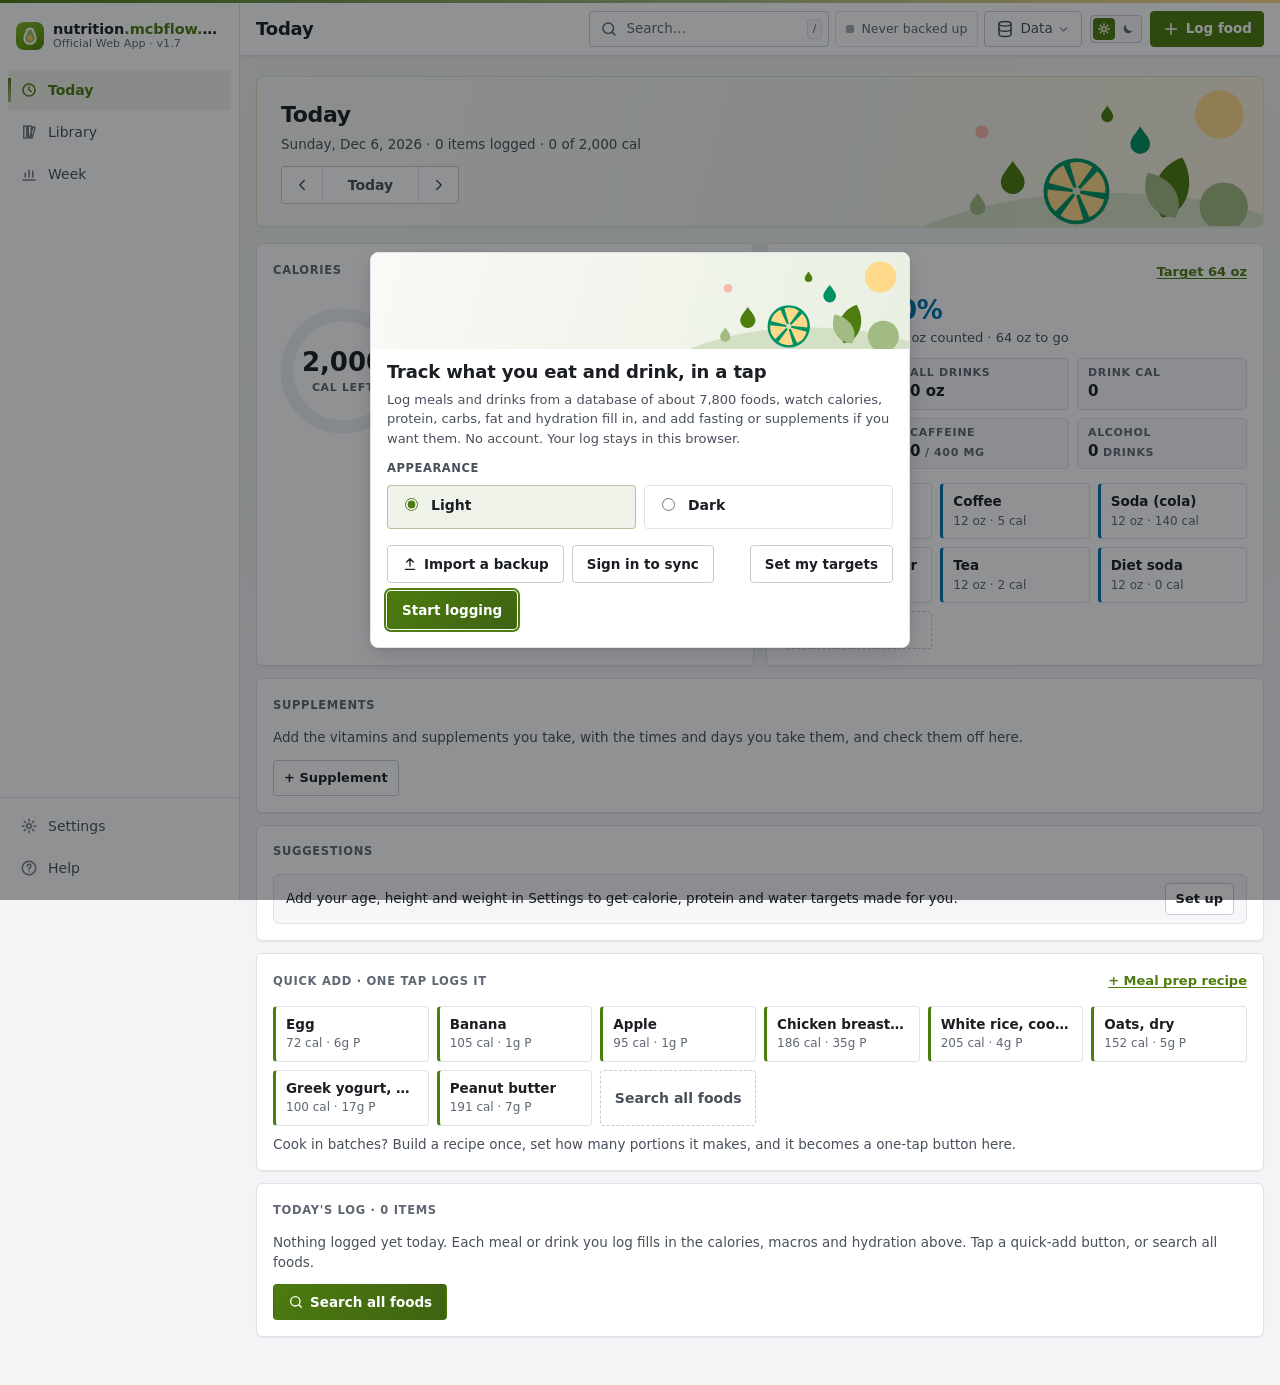
==== index.html @ 34ad54f0 "Add files via upload" ====
<!doctype html>
<html lang="en" data-theme="light" data-app-short="Nutrition" data-app-domain="nutrition.mcbflow.com">
<head>
<meta charset="utf-8">
<meta name="viewport" content="width=device-width,initial-scale=1,viewport-fit=cover">
<meta http-equiv="Content-Security-Policy" content="default-src 'self'; script-src 'self' 'sha256-QbLH6uOWebDM/8miVVtIY2GF2HVQWVvBx3HDF6yejq4='; style-src 'self' 'unsafe-inline'; img-src 'self' data: blob:; connect-src 'self' https://rxvcjdwmvxhwbdwncfhj.supabase.co https://world.openfoodfacts.org https://search.openfoodfacts.org; font-src 'self'; manifest-src 'self'; worker-src 'self'; object-src 'none'; base-uri 'self'; form-action 'none'">
<title>Nutrition | Today</title>
<meta name="description" content="Free calorie, macro and hydration tracker with about 7,800 foods. Log in a tap, set personal targets, track fasting and supplements. No account needed.">
<meta name="theme-color" content="#65A30D">
<meta name="application-name" content="Nutrition">
<meta name="mobile-web-app-capable" content="yes">
<meta name="apple-mobile-web-app-capable" content="yes">
<meta name="apple-mobile-web-app-title" content="Nutrition">
<link rel="manifest" href="manifest.json">
<link rel="icon" href="favicon.svg" type="image/svg+xml">
<link rel="icon" href="favicon.ico" sizes="any">
<link rel="apple-touch-icon" href="apple-touch-icon.png">
<script>(function(){var t=null;try{t=localStorage.getItem('nutrition.theme')}catch(e){}document.documentElement.setAttribute('data-theme',t==='dark'?'dark':'light')})();</script>
<script type="application/ld+json">{"@context":"https://schema.org","@type":"WebApplication","name":"nutrition.mcbflow.com","alternateName":"Nutrition","url":"https://nutrition.mcbflow.com/","description":"Free calorie, macro and hydration tracker with about 7,800 foods. Log in a tap, set personal targets, track fasting and supplements. No account needed.","applicationCategory":"HealthApplication","operatingSystem":"Any (runs in a web browser)","browserRequirements":"Requires JavaScript","isAccessibleForFree":true,"offers":{"@type":"Offer","price":"0","priceCurrency":"USD"},"author":{"@type":"Person","name":"Matthew Broyer","url":"https://matthewbroyer.com/"}}</script>
<link rel="stylesheet" href="mb-suite-core.css?v=1.8">
<link rel="stylesheet" href="mb-suite-cutouts.css?v=1.8">
<link rel="stylesheet" href="mb-suite-sidebar.css?v=1.8">
<link rel="stylesheet" href="mb-suite-v3.css?v=1.8">
<style>
/* ===== nutrition.mcbflow.com · app styles on MB Suite tokens (accent: Avocado) =====
   Data colors (app-specific, always paired with a text label): protein = red, carbs = blue, fat = gold (shared with mbmealprep), drinks = water blue.
   --mp-t/--mc-t/--mf-t are darker text versions so colored numbers stay readable on white. */
:root{
  --mp:#DD4B39; --mc:#3B7DC4; --mf:#DE9E1F; --mp-t:#B8321F; --mc-t:#2A63A3; --mf-t:#8C6200; --bac:var(--accent);
  --water:#0274B0; --water-2:#4ba3d6;
  --food:var(--accent); --food-2:color-mix(in srgb,var(--accent) 55%,#fff);
}
:root[data-theme="dark"]{--mp:#EE6A58; --mc:#5E9BE0; --mf:#E8B042; --mp-t:#F2826F; --mc-t:#7FB0EA; --mf-t:#EDBE5E; --bac:var(--accent); --water:#4DB8EE; --water-2:#2a86bd; --food-2:color-mix(in srgb,var(--accent) 60%,var(--surface))}
*{box-sizing:border-box}
[hidden]{display:none!important}
html,body{margin:0}
button,input,select,textarea{font:inherit;color:inherit}
.vh{position:absolute!important;width:1px;height:1px;overflow:hidden;clip:rect(0 0 0 0);white-space:nowrap}
.uic{flex:none}

/* ---- layout ---- */
.grid{display:grid;gap:12px;grid-template-columns:minmax(0,1fr)}
@media(min-width:900px){.grid{grid-template-columns:minmax(0,1fr) minmax(0,1fr)}.span2{grid-column:1/-1}}
.card{background:var(--surface);border:1px solid var(--border);border-radius:var(--r);box-shadow:var(--shadow);padding:16px;min-width:0}
h2{font-size:var(--fs-xs);text-transform:uppercase;letter-spacing:.06em;color:var(--muted);margin:0 0 12px;font-weight:650;display:flex;justify-content:space-between;align-items:center;gap:8px;min-height:20px}
h2 .link,h2 .num{text-transform:none;letter-spacing:0;font-size:13px;font-weight:600}
h2 .num{color:var(--ink-2)}
h3{font-size:18px;font-weight:650;margin:0 0 6px;line-height:1.25;letter-spacing:-.01em}
.num{font-variant-numeric:tabular-nums}
.empty{color:var(--ink-2);font-size:13.5px;margin:8px 0 0;line-height:1.5}
.note{color:var(--muted);font-size:12.5px;margin:8px 0 0;line-height:1.5}

/* ---- buttons (v1 components) ---- */
.btn{display:inline-flex;align-items:center;justify-content:center;gap:6px;min-height:var(--ctl);padding:0 14px;border-radius:var(--r-sm);border:1px solid var(--border-strong);
  background:var(--surface);color:var(--ink);font:550 13.5px var(--font);cursor:pointer;text-decoration:none;white-space:nowrap;transition:background-color var(--ease),border-color var(--ease)}
.btn:hover{background:var(--surface-2)}
.btn:active{filter:brightness(.96)}
.btn:disabled{background:var(--surface-2);color:var(--muted);cursor:default}
.btn .uic{width:16px;height:16px}
.btn.primary{background:var(--accent);border-color:var(--accent);color:var(--accent-ink)}
.btn.primary:hover{background:var(--accent-hover)}
.btn.danger{color:var(--crit-ink);border-color:color-mix(in srgb,var(--crit) 45%,transparent)}
.btn.danger:hover{background:color-mix(in srgb,var(--crit) 8%,var(--surface))}
.btn.danger.solid{background:var(--crit);border-color:var(--crit);color:#fff}
.btn.sm{min-height:var(--ctl-sm);padding:0 10px;font-size:13px}
.btn.ghost{border-color:transparent;background:none}
.link{border:0;background:none;color:var(--accent);font-weight:600;cursor:pointer;padding:0;text-decoration:underline;text-underline-offset:2px;min-height:24px}
.link:hover{color:var(--accent-hover)}

/* page toolbar (kit v3.2 §3) */
.dayacts,.toolbar{display:flex;flex-wrap:wrap;gap:8px;margin-top:12px;align-items:center}
.dayacts .btn,.toolbar .btn{min-height:36px}
@media(max-width:767px){
  .dayacts,.toolbar{display:grid;grid-template-columns:repeat(2,minmax(0,1fr))}
  .dayacts .btn,.toolbar .btn{min-height:42px;width:100%;white-space:normal;text-align:center;line-height:1.2;padding:4px 8px}
  .dayacts>:only-child,.toolbar>:only-child,.dayacts>.btn.primary:first-child:nth-last-child(odd),.toolbar>.btn.primary:first-child:nth-last-child(odd){grid-column:1/-1}
}

/* ---- home banner + day switcher ---- */
.cu-banner .cu-t{display:block;text-transform:none;letter-spacing:-.015em;font-size:var(--fs-h2);color:var(--ink);min-height:0}
.cu-banner .cu-s{max-width:60ch}
.daynav{display:inline-flex;align-items:stretch;margin-top:12px;border:1px solid var(--border-strong);border-radius:var(--r-sm);background:var(--surface);overflow:hidden}
.daynav button{border:0;background:none;cursor:pointer;min-height:36px;min-width:40px;padding:0 10px;font-weight:600;color:var(--ink-2);display:inline-flex;align-items:center;justify-content:center}
.daynav button+button{border-left:1px solid var(--border)}
.daynav button:hover{background:var(--surface-2);color:var(--ink)}
.daynav .lbl{min-width:96px}
.daynav .uic{width:18px;height:18px}
@media(max-width:767px){.daynav button{min-height:44px;min-width:44px}}
.viewhead{display:flex;align-items:center;justify-content:space-between;gap:12px;flex-wrap:wrap;margin:0 0 12px}
.viewhead h2{margin:0}
.viewhead .daynav{margin-top:0}

/* ---- notices ---- */
.banner{display:flex;gap:10px;align-items:center;justify-content:space-between;flex-wrap:wrap;margin:0 0 12px;padding:10px 14px;border:1px solid color-mix(in srgb,var(--crit) 40%,transparent);
  border-left:3px solid var(--crit);border-radius:var(--r);background:color-mix(in srgb,var(--crit) 6%,var(--surface));font-size:13.5px}
.banner b{color:var(--crit-ink)}
.info{display:flex;gap:10px;align-items:flex-start;padding:10px 12px;border:1px solid var(--border);border-radius:var(--r);background:var(--surface-2);font-size:13px;line-height:1.5;color:var(--ink-2);margin-top:10px}
.info .uic{width:18px;height:18px;color:var(--muted);margin-top:1px}
.warn{color:var(--warn-ink);font-weight:600}
.warnbox{margin-top:10px;background:color-mix(in srgb,var(--warn) 9%,var(--surface));border:1px solid color-mix(in srgb,var(--warn) 35%,transparent);border-left:3px solid var(--warn);border-radius:var(--r);padding:8px 12px;font-size:13px;line-height:1.5}

/* ---- quick-log chips ---- */
.chips{display:grid;grid-template-columns:repeat(auto-fill,minmax(140px,1fr));gap:8px}
.chip{display:flex;flex-direction:column;align-items:flex-start;gap:1px;text-align:left;border:1px solid var(--border);border-left:3px solid var(--food);border-radius:var(--r-sm);padding:8px 10px;
  min-height:var(--ctl);background:var(--surface);cursor:pointer;min-width:0;transition:background-color var(--ease),border-color var(--ease)}
.chip:hover{background:var(--surface-2);border-color:var(--border-strong);border-left-color:var(--food)}
.chip.drink,.chip.drink:hover{border-left-color:var(--water)}
.chip b{font-size:13.5px;font-weight:600;max-width:100%;white-space:nowrap;overflow:hidden;text-overflow:ellipsis}
.chip small{color:var(--muted);font-size:12px}
.chip.add{align-items:center;justify-content:center;color:var(--ink-2);background:transparent;border:1px dashed var(--border-strong);font-weight:600}
.chip.add:hover{background:var(--surface-2)}

/* ---- calories ---- */
.calwrap{display:flex;gap:18px;align-items:center;flex-wrap:wrap}
.ring{width:140px;height:140px;flex:none}
.ring .rbig{font-weight:650;font-size:26px;fill:var(--ink)}
.ring .rsm{font-size:11px;font-weight:650;fill:var(--muted);letter-spacing:.06em;text-transform:uppercase}
.ringfg{transition:stroke-dashoffset .4s ease}
.macros{flex:1;min-width:180px;display:grid;gap:11px}
.mrow{font-size:13px;display:flex;justify-content:space-between;margin-bottom:4px}
.mrow span:first-child{font-weight:600;display:inline-flex;align-items:center;gap:6px}
.mrow span:first-child::before{content:"";width:8px;height:8px;border-radius:2px;background:var(--sw,var(--accent))}
.bar{height:8px;border-radius:2px;background:var(--surface-3);overflow:hidden}
.bar i{display:block;height:100%;border-radius:inherit;transition:width .35s ease}
.calline{font-size:13px;color:var(--ink-2)}
/* ---- hydration ---- */
.hydwrap{display:flex;gap:16px;align-items:center;flex-wrap:wrap}
.glass{width:100px;flex:none}
.wl{transition:transform .5s ease}
.wave{animation:wave 3.2s linear infinite}
@keyframes wave{to{transform:translateX(60px)}}
.hydtext{flex:1;min-width:170px}
.bignum{font-size:var(--fs-num);font-weight:650;line-height:1.1;letter-spacing:-.01em}
.hydpct{color:var(--water)}
.hydsub{font-size:13px;color:var(--ink-2);margin:4px 0 10px}
.stats{display:grid;grid-template-columns:1fr 1fr;gap:8px}
.stat{background:var(--surface-2);border:1px solid var(--border);border-radius:var(--r-sm);padding:6px 10px}
.stat small{display:block;color:var(--muted);font-size:11px;text-transform:uppercase;letter-spacing:.06em;font-weight:650}
.stat b{font-size:15px;font-weight:650}
.drinkchips{margin-top:14px}
.milestone{display:flex;align-items:center;justify-content:space-between;gap:10px;flex-wrap:wrap;margin-top:12px;padding:10px 12px;border:1px solid var(--accent-line);border-radius:var(--r);background:var(--accent-soft);font-size:13.5px}
.milestone b{color:var(--ink)}
/* ---- log ---- */
.entry{display:flex;align-items:center;gap:10px;padding:8px 0;border-top:1px solid var(--border)}
.entry:first-of-type{border-top:0}
.dot{width:10px;height:10px;border-radius:2px;flex:none}
.info-b{flex:1;min-width:0;cursor:pointer;background:none;border:0;text-align:left;padding:4px 0;border-radius:var(--r-sm)}
.info-b:hover .name{color:var(--accent)}
.info-b .name,.libitem .name{font-weight:600;white-space:nowrap;overflow:hidden;text-overflow:ellipsis}
.info-b .meta{font-size:12.5px;color:var(--muted)}
.stepper{display:flex;align-items:center;border:1px solid var(--border-strong);border-radius:var(--r-sm);flex:none;background:var(--surface)}
.stepper button{border:0;background:none;width:36px;height:36px;font-size:18px;font-weight:600;cursor:pointer;color:var(--ink-2)}
.stepper button:hover{background:var(--surface-2);color:var(--ink)}
.stepper span{min-width:30px;text-align:center;font-weight:600;font-size:13px}
@media(pointer:coarse),(max-width:700px){.stepper button{width:44px;height:44px}}
/* ---- sheets / dialogs ---- */
.ov{position:fixed;inset:0;background:var(--scrim);z-index:80;display:flex;align-items:flex-end;justify-content:center}
@media(min-width:640px){.ov{align-items:center;padding:20px}}
.sheet{background:var(--surface);color:var(--ink);width:100%;max-width:540px;max-height:92vh;overflow:auto;border-radius:var(--r-lg) var(--r-lg) 0 0;border:1px solid var(--border);box-shadow:var(--shadow-pop);
  padding:18px max(16px,env(safe-area-inset-right,0px)) calc(18px + env(safe-area-inset-bottom,0px)) max(16px,env(safe-area-inset-left,0px));animation:up .16s ease-out}
@media(min-width:640px){.sheet{border-radius:var(--r-lg)}}
@keyframes up{from{transform:translateY(16px);opacity:.6}}
.sheet p.help,.help{font-size:13px;color:var(--ink-2);margin:6px 0 0;line-height:1.5}
label.f{display:block;font-size:var(--fs-xs);font-weight:650;color:var(--ink-2);margin:12px 0 4px;text-transform:uppercase;letter-spacing:.05em}
input[type=text],input[type=number],input[type=search],input[type=time],select,textarea{width:100%;min-height:var(--ctl);padding:0 10px;border-radius:var(--r-sm);border:1px solid var(--border-strong);background:var(--surface);min-width:0;font-size:14px}
input:focus-visible,select:focus-visible{outline:2px solid var(--accent);outline-offset:0;border-color:var(--accent)}
input[aria-invalid="true"]{border-color:var(--crit)}
.ferr{color:var(--crit-ink);font-size:12.5px;margin:4px 0 0}
.row{display:grid;grid-template-columns:repeat(auto-fit,minmax(96px,1fr));gap:8px}
.check{display:flex;align-items:center;gap:10px;margin-top:12px;font-weight:500;font-size:14px;min-height:32px;cursor:pointer}
.check input{width:18px;height:18px}
.sheet .actions{display:flex;gap:8px;margin-top:16px;align-items:center;flex-wrap:wrap}
.sheet .actions .sp{flex:1}
@media(max-width:520px){.sheet .actions .btn{flex:1}}
.res{display:flex;align-items:center;gap:10px;padding:8px 10px;border-radius:var(--r-sm);cursor:pointer;border:0;background:none;width:100%;text-align:left;min-height:44px}
.res:hover,.res:focus-visible{background:var(--surface-2)}
.res .info-b{cursor:pointer}
.res .plus{font-weight:650;color:var(--accent);font-size:18px}
.grp{font-size:var(--fs-xs);font-weight:650;text-transform:uppercase;letter-spacing:.06em;color:var(--muted);margin:14px 0 2px 10px}
details.qa{margin-top:12px;border:1px solid var(--border);border-radius:var(--r);padding:0 12px;background:var(--surface-2)}
details.qa summary{font-weight:600;cursor:pointer;min-height:40px;display:flex;align-items:center}
details.qa[open]{padding-bottom:12px}
.ing{display:grid;grid-template-columns:minmax(0,1fr) 76px 38px;gap:6px;align-items:center;margin-top:6px}
.ing .x{border:1px solid var(--border-strong);background:var(--surface);border-radius:var(--r-sm);height:var(--ctl);cursor:pointer;font-weight:600}
.ingc{grid-column:1/-1;display:grid;grid-template-columns:repeat(4,minmax(0,1fr));gap:6px}
.sum{margin-top:12px;background:var(--surface-2);border:1px solid var(--border);border-radius:var(--r);padding:10px 12px;font-size:13px;line-height:1.6}
/* ---- library ---- */
.seg{display:inline-flex;border:1px solid var(--border-strong);border-radius:var(--r-sm);padding:2px;background:var(--surface-2)}
.seg button{border:0;background:none;min-height:32px;padding:0 14px;border-radius:3px;font-weight:600;color:var(--ink-2);cursor:pointer}
.seg button[aria-selected="true"]{background:var(--surface);color:var(--accent);box-shadow:var(--shadow),inset 0 -2px 0 var(--accent)}
@media(max-width:767px){.seg{display:flex;width:100%}.seg button{flex:1;min-height:40px;padding:0 8px}}
.libhead{display:flex;justify-content:space-between;gap:10px;flex-wrap:wrap;align-items:center;margin-bottom:8px}
.libhead .toolbar{margin-top:0}
@media(max-width:767px){.libhead .toolbar{width:100%}}
.libitem{display:flex;align-items:center;gap:8px;padding:6px 0;border-top:1px solid var(--border)}
.star{border:0;background:none;cursor:pointer;font-size:18px;color:var(--muted);width:40px;height:40px;border-radius:var(--r-sm);flex:none}
.star:hover{background:var(--surface-2)}
.star[aria-pressed="true"]{color:var(--warn)}
.tag{font-size:10.5px;font-weight:650;text-transform:uppercase;letter-spacing:.05em;background:var(--surface-3);padding:1px 6px;border-radius:3px;margin-left:6px;vertical-align:1px;color:var(--ink-2)}
/* ---- week ---- */
.wchart{position:relative;padding-left:46px}
.wgrid{position:absolute;left:46px;right:0;top:0;height:132px;pointer-events:none}
.wg,.wt{position:absolute;left:0;right:0;height:0;border-top:1px solid var(--border)}
.wg.w0{border-top-color:var(--border-strong)}
.wg em,.wt em{position:absolute;right:calc(100% + 8px);top:0;transform:translateY(-50%);font-style:normal;font-size:10.5px;line-height:1;color:var(--muted);white-space:nowrap;font-variant-numeric:tabular-nums}
.wt{border-top:1.5px dashed var(--ink-2);opacity:.75;z-index:2}
.wt em{color:var(--ink);font-weight:700}
.week{position:relative;display:grid;grid-template-columns:repeat(7,minmax(0,1fr));gap:6px}
.wcol{display:grid;grid-template-rows:132px auto;justify-items:center;min-width:0}
.wtrack{display:flex;align-items:flex-end;justify-content:center;width:100%;height:100%}
.wbar{display:block;width:64%;max-width:36px;border-radius:4px 4px 0 0;min-height:2px}
.wcol small{font-size:11px;color:var(--muted);font-weight:600;padding-top:7px;line-height:1.1}
.wcol.cur small{color:var(--ink);font-weight:700}
.week:has(.wcol.tipon) .wcol:not(.tipon) .wbar{opacity:.45}
.wlegend{display:flex;align-items:center;gap:6px;margin:10px 0 0;font-size:11.5px;color:var(--muted)}
.wlegend i{width:16px;border-top:1.5px dashed var(--ink-2)}
.bacyl{position:absolute;right:0;transform:translateY(-100%);padding-bottom:2px;font-size:10px;line-height:1;color:var(--muted);pointer-events:none}
.cu-s .nw{white-space:nowrap}
.help a{color:var(--accent);font-weight:600;text-underline-offset:2px}
.help a:hover{color:var(--accent-hover)}
.insights{display:grid;gap:6px;margin:0;padding:0;list-style:none}
.insights li{background:var(--surface-2);border:1px solid var(--border);border-radius:var(--r-sm);padding:8px 12px;font-size:13.5px;line-height:1.4}
.src{display:flex;justify-content:space-between;gap:8px;padding:6px 0;border-top:1px solid var(--border);font-size:13.5px}
.src:first-child{border-top:0}
.src span{min-width:0;overflow:hidden;text-overflow:ellipsis;white-space:nowrap}
/* ---- settings ---- */
.toggle{display:flex;align-items:center;justify-content:space-between;gap:10px;min-height:44px;padding:6px 0;border-top:1px solid var(--border);font-weight:500;cursor:pointer}
.toggle input{width:20px;height:20px}
.bac h2{align-items:center}
.bacbadge{font-size:11px;font-weight:650;letter-spacing:.03em;text-transform:none;padding:2px 9px;border-radius:999px;background:color-mix(in srgb,var(--accent) 14%,transparent);color:var(--accent)}
.bacbadge.up{background:color-mix(in srgb,var(--warn) 16%,transparent);color:var(--ink)}
.bacwrap{display:flex;gap:20px;align-items:stretch;flex-wrap:wrap}
.bachead{display:flex;flex-direction:column;justify-content:center;min-width:170px}
.bacnum{color:var(--ink);font-size:40px;line-height:1;letter-spacing:-.02em;font-weight:700}
.bacnum small{font-size:.5em;font-weight:600;color:var(--muted);margin-left:2px}
.bachead .hydsub{margin-top:8px;line-height:1.5}
.bachead .hydsub b{color:var(--ink);font-weight:650}
.bacplot{--bach:120px;flex:1;min-width:220px;position:relative;touch-action:pan-y;cursor:crosshair;border-radius:10px;outline-offset:4px}
.bacspark{display:block;width:100%;height:var(--bach);overflow:visible}
.bacgrid{stroke:var(--border);stroke-width:1;stroke-dasharray:2 4}
.bacbase{stroke:var(--border-strong);stroke-width:1}
.bacline{fill:none;stroke:var(--accent);stroke-width:3;stroke-linejoin:round;stroke-linecap:round}
.bacline.fut{stroke-width:2.5;stroke-dasharray:5 5;opacity:.55}
.bacnow{stroke:var(--ink);stroke-opacity:.28;stroke-width:1;stroke-dasharray:3 3}
.bacpk{position:absolute;width:8px;height:8px;margin:-4px 0 0 -4px;border-radius:50%;background:var(--accent);box-shadow:0 0 0 2.5px var(--surface),0 1px 3px rgba(0,0,0,.2);pointer-events:none}
.bacpkl{position:absolute;top:-4px;transform:translateX(-50%);font-size:10.5px;font-weight:650;color:var(--muted);white-space:nowrap;pointer-events:none}
.bacme{position:absolute;width:14px;height:14px;margin:-7px 0 0 -7px;border-radius:50%;background:var(--surface);border:3px solid var(--accent);box-sizing:border-box;box-shadow:0 0 0 4px color-mix(in srgb,var(--accent) 18%,transparent),0 2px 6px rgba(0,0,0,.18);pointer-events:none;z-index:1}
.bacme::after{content:"";position:absolute;inset:-7px;border-radius:50%;background:color-mix(in srgb,var(--accent) 30%,transparent);opacity:0;animation:bacpulse 2.4s ease-out infinite;z-index:-1}
@keyframes bacpulse{0%{transform:scale(.6);opacity:.8}100%{transform:scale(1.9);opacity:0}}
@media (prefers-reduced-motion:reduce){.bacme::after{animation:none}}
.bacx{position:absolute;top:0;width:0;border-left:1.5px solid var(--accent);opacity:.7;pointer-events:none}
.bacdot{position:absolute;width:12px;height:12px;margin:-6px 0 0 -6px;border-radius:50%;background:var(--surface);border:3px solid var(--accent);box-sizing:border-box;pointer-events:none;z-index:2}
.bactip{position:absolute;top:0;white-space:nowrap;background:var(--surface);color:var(--ink);border:1px solid var(--border);font-size:12.5px;line-height:1.3;padding:6px 10px;border-radius:8px;pointer-events:none;box-shadow:var(--shadow-pop,var(--shadow));display:flex;flex-direction:column;gap:1px;z-index:3}
.bactip b{font-size:15px;color:var(--ink)}
.bactip span{color:var(--muted);font-size:11.5px}
.bacaxis{display:flex;justify-content:space-between;font-size:11px;color:var(--muted);margin-top:4px}
fieldset.libsave{border:1px solid var(--border);border-radius:var(--r-sm);padding:6px 12px 4px;margin:10px 0 0}
fieldset.libsave legend{font-size:11px;font-weight:650;text-transform:uppercase;letter-spacing:.05em;color:var(--muted);padding:0 4px}
.charthint{font-size:11px;font-weight:500;text-transform:none;letter-spacing:0;color:var(--muted)}
@media (hover:none){.charthint{font-size:0}.charthint::after{content:"Tap a bar";font-size:11px}}
/* chart tooltip shared by week bars, macro bars, ring and glass */
.ctip{position:fixed;z-index:90;pointer-events:none;background:var(--surface);color:var(--ink);border:1px solid var(--border);border-radius:8px;box-shadow:var(--shadow-pop,var(--shadow));padding:6px 10px;display:flex;flex-direction:column;gap:1px;font-size:12px;line-height:1.35;max-width:240px}
.ctip b{font-size:14.5px}
.ctip span{color:var(--muted)}
[data-tip]{cursor:pointer}
[data-tip]:focus-visible{outline:2px solid var(--accent);outline-offset:3px;border-radius:6px}
.mtip{border-radius:6px;padding:2px 0}
.mtip.tipon .bar{box-shadow:0 0 0 2px color-mix(in srgb,var(--accent) 25%,transparent)}
.ring.tipon,.glass.tipon{filter:drop-shadow(0 0 6px color-mix(in srgb,var(--accent) 35%,transparent))}
button.wcol{border:0;background:none;padding:0;font:inherit;color:inherit;border-radius:6px}
.wcol .wbar{transition:height .35s ease,filter .15s,transform .15s,opacity .15s;transform-origin:bottom}
.wcol:hover .wbar,.wcol.tipon .wbar{filter:brightness(1.12) saturate(1.1);transform:scaleX(1.08)}
/* web search panel in New food / New drink */
.offp{margin:0 0 12px}
.offsearch{display:flex;gap:8px;margin-top:8px}
.offsearch input{flex:1;min-width:0}
.offrow{display:flex;align-items:center;gap:10px;padding:8px 0;border-top:1px solid var(--border)}
.offrow .info-b{flex:1;min-width:0}
.offbtns{display:flex;gap:6px;flex:none;flex-wrap:wrap;justify-content:flex-end}
@media (max-width:480px){.offrow{flex-direction:column;align-items:stretch}.offbtns{justify-content:stretch}.offbtns .btn{flex:1}}
.dbtag{font-size:10.5px;font-weight:650;letter-spacing:.04em;color:var(--muted);border:1px solid var(--border);border-radius:3px;padding:0 5px;margin-left:6px;vertical-align:1px}
.amts{display:flex;flex-wrap:wrap;gap:6px;margin-top:8px}
.amts button{border:1px solid var(--border-strong);background:var(--surface);border-radius:var(--r-sm);min-height:32px;padding:0 10px;font-weight:600;cursor:pointer}
.amts button:hover{background:var(--surface-2)}
@media(pointer:coarse),(max-width:700px){.amts button{min-height:44px}}
.tips{display:grid;gap:8px}
.tip{display:flex;gap:10px;align-items:center;justify-content:space-between;background:var(--surface-2);border:1px solid var(--border);border-radius:var(--r);padding:8px 12px;font-size:13.5px;line-height:1.45;flex-wrap:wrap}
.tip span{flex:1;min-width:180px}
.srcs{display:grid;gap:10px;margin:0;padding:0;list-style:none}
.srcs li{font-size:13.5px;line-height:1.5;padding-top:10px;border-top:1px solid var(--border)}
.srcs li:first-child{border-top:0;padding-top:0}
.srcs a{color:var(--accent);font-weight:600}
.srcs small{display:block;color:var(--muted);font-size:11.5px;text-transform:uppercase;letter-spacing:.05em;font-weight:650}
.ext{width:12px;height:12px;margin-left:3px;vertical-align:-1px}
.rec{display:grid;grid-template-columns:auto 1fr;gap:4px 14px;align-items:baseline;margin-top:12px}
.rec b{font-size:20px;font-weight:650}
.rec span{font-size:13px;color:var(--ink-2);line-height:1.4}
.tagchks{display:flex;flex-wrap:wrap;gap:6px;margin-top:6px}
.tagchks label{display:inline-flex;align-items:center;gap:6px;border:1px solid var(--border);background:var(--surface-2);border-radius:var(--r-sm);min-height:36px;padding:0 10px;font-size:13px;font-weight:500;cursor:pointer}
.tagchks label:has(input:checked){border-color:var(--accent-line);background:var(--accent-soft)}
@media(pointer:coarse),(max-width:700px){.tagchks label{min-height:44px}}
.fastlog{display:flex;justify-content:space-between;gap:8px;padding:7px 0;border-top:1px solid var(--border);font-size:13.5px;flex-wrap:wrap}
.fastlog:first-child{border-top:0}
.subhead{font-size:14px;font-weight:650;margin:18px 0 6px}
.btypes{display:grid;grid-template-columns:repeat(2,minmax(0,1fr));gap:8px;margin-top:8px}
@media(min-width:640px){.btypes{grid-template-columns:repeat(4,minmax(0,1fr))}}
.btype{display:flex;flex-direction:column;align-items:center;text-align:center;gap:5px;padding:12px 10px;border-radius:var(--r);border:1px solid var(--border-strong);background:var(--surface);cursor:pointer;color:var(--ink)}
.btype:hover{background:var(--surface-2)}
.btype.on,.btype[aria-pressed="true"]{border-color:var(--accent);box-shadow:inset 0 0 0 1px var(--accent);background:var(--surface)}
.btype .body{width:36px;height:70px;color:var(--muted)}
.btype.on .body,.btype[aria-pressed="true"] .body{color:var(--accent)}
.btype small{color:var(--ink-2);font-size:12px;line-height:1.35;flex:1}
.btype .split{display:grid;grid-template-columns:repeat(3,minmax(0,1fr));width:100%;gap:2px;margin-top:2px}
.btype .split span{display:flex;flex-direction:column;align-items:center;line-height:1.15}
.btype .split b{font-size:13.5px}
.btype .split em{font-style:normal;font-size:11px;font-weight:500;color:var(--ink-2);white-space:nowrap}
.mbar{display:flex;width:100%;height:8px;border-radius:2px;overflow:hidden;gap:2px;margin-top:6px}
.mbar i{display:block;height:100%}
.radios{display:grid;gap:6px}
.radio{display:flex;gap:10px;align-items:flex-start;border:1px solid var(--border);background:var(--surface);border-radius:var(--r-sm);padding:9px 12px;cursor:pointer;min-height:44px}
.radio:hover{background:var(--surface-2)}
.radio:has(input:checked){border-color:var(--accent-line);background:var(--accent-soft)}
.radio input{margin-top:3px}
.radio small{display:block;color:var(--ink-2);font-size:12px}
.gcards{display:grid;grid-template-columns:repeat(3,minmax(0,1fr));gap:8px}
.gcard{border:1px solid var(--border-strong);background:var(--surface);border-radius:var(--r);padding:10px;cursor:pointer;text-align:left;min-height:44px}
.gcard:hover{background:var(--surface-2)}
.gcard[aria-pressed="true"]{border-color:var(--accent);box-shadow:inset 0 0 0 1px var(--accent);background:var(--accent-soft)}
.gcard small{display:block;color:var(--ink-2);font-size:12px}
.recbox{margin-top:14px;background:var(--surface-2);border:1px solid var(--border);border-radius:var(--r);padding:12px}
.mtable{width:100%;border-collapse:collapse;font-size:13.5px;margin-top:8px}
.mtable td,.mtable th{padding:6px 4px;text-align:right;border-top:1px solid var(--border)}
.mtable th{font-size:12px;color:var(--ink-2);font-weight:650}
.mtable th:first-child,.mtable td:first-child{text-align:left}
.supp{display:flex;align-items:center;gap:10px;padding:8px 0;border-top:1px solid var(--border);cursor:pointer;width:100%;background:none;border-left:0;border-right:0;border-bottom:0;text-align:left;min-height:48px}
.supp:first-of-type{border-top:0}
.supp:hover .name{color:var(--accent)}
.supp .box{width:22px;height:22px;border-radius:var(--r-sm);border:2px solid var(--border-strong);flex:none;display:grid;place-items:center;font-weight:700;color:#fff;font-size:13px}
.supp[aria-pressed="true"] .box{background:var(--accent);border-color:var(--accent);color:var(--accent-ink)}
.supp[aria-pressed="true"] .name{text-decoration:line-through;color:var(--muted)}
.supp .meta{font-size:12.5px;color:var(--muted)}
.faq details{border-top:1px solid var(--border)}
.faq details:first-of-type{border-top:0}
.faq summary{min-height:44px;display:flex;align-items:center;font-weight:600;cursor:pointer}
.faq details p{margin:0 0 12px;color:var(--ink-2);line-height:1.55;font-size:13.5px}
/* ---- settings: install + about stack ---- */
.endcards{display:grid;gap:0}
/* ---- toast ---- */
.toast{position:fixed;left:50%;transform:translateX(-50%);bottom:calc(24px + env(safe-area-inset-bottom,0px));z-index:90;background:var(--ink);color:var(--surface);border-radius:var(--r);padding:8px 8px 8px 14px;
  display:flex;gap:12px;align-items:center;box-shadow:var(--shadow-pop);max-width:calc(100% - 32px);font-weight:500;font-size:13.5px;min-height:44px}
.toast button{background:none;color:inherit;border:1px solid color-mix(in srgb,var(--surface) 45%,transparent);border-radius:var(--r-sm);min-height:32px;padding:0 12px;font-weight:650;cursor:pointer}
.toast.show{animation:up .16s ease-out}
@media(max-width:767px){.toast{bottom:calc(140px + env(safe-area-inset-bottom,0px))}}
/* ---- phone FAB (same action as the bar's Add, which hides on phones) ---- */
.fab{display:none}
@media(max-width:767px){.fab{position:fixed;right:calc(16px + env(safe-area-inset-right,0px));bottom:calc(72px + env(safe-area-inset-bottom,0px));z-index:45;width:56px;height:56px;border-radius:var(--r-lg);border:0;
  background:var(--g-pri,var(--accent));color:var(--accent-ink);box-shadow:var(--shadow-pop);cursor:pointer;display:grid;place-items:center}
  .fab .uic{width:26px;height:26px}
  .mb-main>.wrap{padding-bottom:96px}}
/* ---- Data menu ---- */
.dmenu{position:fixed;z-index:70;width:300px;max-width:calc(100vw - 16px);background:var(--surface);border:1px solid var(--border);border-radius:var(--r-lg);box-shadow:var(--shadow-pop);padding:6px}
.dmenu button{display:flex;align-items:center;gap:10px;width:100%;min-height:40px;padding:6px 10px;border:0;border-radius:var(--r-sm);background:none;color:var(--ink);text-align:left;cursor:pointer;font-size:13.5px}
.dmenu button:hover,.dmenu button:focus-visible{background:var(--surface-2)}
.dmenu button .uic{width:18px;height:18px;color:var(--ink-2)}
.dmenu button small{display:block;color:var(--muted);font-size:12px}
.dmenu button.pri{color:var(--accent);font-weight:650}
.dmenu button.pri .uic{color:var(--accent)}
.dmenu button.danger{color:var(--crit-ink)}
.dmenu button.danger .uic{color:var(--crit-ink)}
.dmenu hr{border:0;border-top:1px solid var(--border);margin:6px 0}
.dmenu kbd{margin-left:auto;font:500 11px var(--font);color:var(--muted);border:1px solid var(--border);border-radius:3px;padding:1px 5px}
.dmenu .dfoot{padding:8px 10px 6px;font-size:12px;color:var(--ink-2);line-height:1.5}
.dmenu .dfoot .link{font-size:12px}
@media(pointer:coarse),(max-width:700px){.dmenu button{min-height:46px}}
/* ---- first run ---- */
.welcome{text-align:left}
.welcome .wart{position:relative;height:96px;margin:-18px -16px 12px;overflow:hidden;border-radius:var(--r-lg) var(--r-lg) 0 0;background:linear-gradient(105deg,color-mix(in srgb,var(--accent) 4%,var(--surface)),color-mix(in srgb,var(--accent) 12%,var(--surface)))}
.welcome .wart .cu-art{max-width:100%}
.welcome .themepick{display:grid;grid-template-columns:1fr 1fr;gap:8px;margin-top:8px}
@media print{.fab,.toast,.dmenu{display:none!important}}
</style>
<link rel="stylesheet" href="mb-suite-topbar.css?v=1.8">

<!-- release tags added by mb-release 2026-10-14 -->
<link rel="canonical" href="https://nutrition.mcbflow.com/">
<meta property="og:type" content="website">
<meta property="og:site_name" content="nutrition.mcbflow.com">
<meta property="og:title" content="Log every meal and drink. Watch your day add up.">
<meta property="og:description" content="Free calorie, macro and hydration tracker with about 7,800 foods. Log in a tap, set personal targets, track fasting and supplements. No account needed.">
<meta property="og:url" content="https://nutrition.mcbflow.com/">
<meta property="og:image" content="https://nutrition.mcbflow.com/og-image.png">
<meta property="og:image:width" content="1200">
<meta property="og:image:height" content="630">
<meta property="og:image:alt" content="Nutrition: Log every meal and drink. Watch your day add up.">
<meta name="twitter:card" content="summary_large_image">
</head>
<body class="mb-shell">
<svg width="0" height="0" style="position:absolute" aria-hidden="true" focusable="false">
  <symbol id="i-today" viewBox="0 0 24 24"><circle cx="12" cy="12" r="8"/><path d="M12 8v4l3 2"/></symbol>
  <symbol id="i-library" viewBox="0 0 24 24"><path d="M5 4h4v16H5zM11 4h4v16h-4zM17 5l3 1-4 14-3-1z"/></symbol>
  <symbol id="i-week" viewBox="0 0 24 24"><path d="M4 20h16"/><path d="M7 16v-5M12 16V7M17 16v-8"/></symbol>
  <symbol id="i-settings" viewBox="0 0 24 24"><circle cx="12" cy="12" r="3"/><path d="M12 3v2.5M12 18.5V21M3 12h2.5M18.5 12H21M5.6 5.6l1.8 1.8M16.6 16.6l1.8 1.8M5.6 18.4l1.8-1.8M16.6 7.4l1.8-1.8"/></symbol>
  <symbol id="i-help" viewBox="0 0 24 24"><circle cx="12" cy="12" r="9"/><path d="M9.6 9.5a2.5 2.5 0 1 1 3.4 2.3c-.6.3-1 .8-1 1.5v.7"/><path d="M12 17h.01"/></symbol>
  <symbol id="i-search" viewBox="0 0 24 24"><circle cx="11" cy="11" r="7"/><path d="m20 20-3.5-3.5"/></symbol>
  <symbol id="i-data" viewBox="0 0 24 24"><ellipse cx="12" cy="5" rx="8" ry="3"/><path d="M4 5v14c0 1.7 3.6 3 8 3s8-1.3 8-3V5"/><path d="M4 12c0 1.7 3.6 3 8 3s8-1.3 8-3"/></symbol>
  <symbol id="i-chev" viewBox="0 0 24 24"><path d="m6 9 6 6 6-6"/></symbol>
  <symbol id="i-plus" viewBox="0 0 24 24"><path d="M12 5v14M5 12h14"/></symbol>
  <symbol id="i-left" viewBox="0 0 24 24"><path d="m15 18-6-6 6-6"/></symbol>
  <symbol id="i-right" viewBox="0 0 24 24"><path d="m9 18 6-6-6-6"/></symbol>
  <symbol id="i-save" viewBox="0 0 24 24"><path d="M5 4h11l3 3v13H5z"/><path d="M8 4v5h7V4M8 20v-6h8v6"/></symbol>
  <symbol id="i-download" viewBox="0 0 24 24"><path d="M12 4v11M7 10l5 5 5-5"/><path d="M5 20h14"/></symbol>
  <symbol id="i-upload" viewBox="0 0 24 24"><path d="M12 15V4M7 9l5-5 5 5"/><path d="M5 20h14"/></symbol>
  <symbol id="i-table" viewBox="0 0 24 24"><rect x="4" y="4" width="16" height="16" rx="1.5"/><path d="M4 10h16M4 15h16M10 4v16"/></symbol>
  <symbol id="i-sync" viewBox="0 0 24 24"><path d="M7 18.5h10a4 4 0 0 0 .6-7.95A5.5 5.5 0 0 0 7.1 9.1 4.75 4.75 0 0 0 7 18.5z"/><path d="M9.5 14.2a2.6 2.6 0 0 1 4.6-1.4M14.5 11v1.9h-1.9M14.5 14.4a2.6 2.6 0 0 1-4.6 1.4M9.5 17.6v-1.9h1.9"/></symbol>
  <symbol id="i-trash" viewBox="0 0 24 24"><path d="M4 7h16M9 7V4h6v3M6 7l1 13h10l1-13"/></symbol>
  <symbol id="i-share" viewBox="0 0 24 24"><path d="M12 15V4M8 8l4-4 4 4"/><path d="M5 12v7h14v-7"/></symbol>
  <symbol id="i-info" viewBox="0 0 24 24"><circle cx="12" cy="12" r="9"/><path d="M12 11v5M12 8h.01"/></symbol>
  <symbol id="i-copy" viewBox="0 0 24 24"><rect x="8" y="8" width="12" height="12" rx="1.5"/><path d="M16 8V4H4v12h4"/></symbol>
  <symbol id="i-repeat" viewBox="0 0 24 24"><path d="M17 2l3 3-3 3"/><path d="M4 11V9a4 4 0 0 1 4-4h12M7 22l-3-3 3-3"/><path d="M20 13v2a4 4 0 0 1-4 4H4"/></symbol>
  <symbol id="i-star" viewBox="0 0 24 24"><path d="m12 3 2.7 5.6 6.1.9-4.4 4.3 1 6.1L12 17l-5.4 2.9 1-6.1-4.4-4.3 6.1-.9z"/></symbol>
  <symbol id="i-ext" viewBox="0 0 24 24"><path d="M14 4h6v6M20 4l-9 9"/><path d="M18 14v6H4V6h6"/></symbol>
</svg>

<aside class="mb-side" aria-label="App">
  <a class="brand" href="./" data-home aria-label="nutrition.mcbflow.com: go to Today"><span class="logo"><svg aria-hidden="true" focusable="false" xmlns="http://www.w3.org/2000/svg" viewBox="0 0 64 64"><defs><linearGradient id="mbnu-g1" gradientUnits="userSpaceOnUse" x1="10" y1="0" x2="54" y2="64"><stop offset="0" stop-color="#7bb02f"/><stop offset=".55" stop-color="#65A30D"/><stop offset="1" stop-color="#51820a"/></linearGradient><clipPath id="mbnu-c1"><rect width="64" height="64" rx="18"/></clipPath></defs><g clip-path="url(#mbnu-c1)"><rect width="64" height="64" fill="url(#mbnu-g1)"/><path d="M32 15 C37 15 39.5 19 40.5 23.5 C41.5 28 45 31 45 37 A13 13 0 0 1 19 37 C19 31 22.5 28 23.5 23.5 C24.5 19 27 15 32 15Z" fill="#fff" fill-opacity=".3" stroke="#fff" stroke-width="4.5" stroke-linecap="round" stroke-linejoin="round"/><circle cx="32" cy="37" r="6.5" fill="#F6C860"/></g></svg></span><span class="bt"><b>nutrition<i class="tld">.mcbflow.com</i></b><span>Official Web App · v1.7</span></span></a>
  <nav class="side-nav" aria-label="Sections">
    <button type="button" data-act="tab" data-v="today"><svg class="uic" width="18" height="18" fill="none" stroke="currentColor" stroke-width="2" stroke-linecap="round" stroke-linejoin="round" aria-hidden="true"><use href="#i-today"/></svg><span>Today</span></button>
    <button type="button" data-act="tab" data-v="library"><svg class="uic" width="18" height="18" fill="none" stroke="currentColor" stroke-width="2" stroke-linecap="round" stroke-linejoin="round" aria-hidden="true"><use href="#i-library"/></svg><span>Library</span></button>
    <button type="button" data-act="tab" data-v="trends"><svg class="uic" width="18" height="18" fill="none" stroke="currentColor" stroke-width="2" stroke-linecap="round" stroke-linejoin="round" aria-hidden="true"><use href="#i-week"/></svg><span>Week</span></button>
  </nav>
  <nav class="side-nav side-end" aria-label="More">
    <button type="button" data-act="tab" data-v="settings"><svg class="uic" width="18" height="18" fill="none" stroke="currentColor" stroke-width="2" stroke-linecap="round" stroke-linejoin="round" aria-hidden="true"><use href="#i-settings"/></svg><span>Settings</span></button>
    <button type="button" data-act="tab" data-v="help"><svg class="uic" width="18" height="18" fill="none" stroke="currentColor" stroke-width="2" stroke-linecap="round" stroke-linejoin="round" aria-hidden="true"><use href="#i-help"/></svg><span>Help</span></button>
  </nav>
</aside>

<div class="mb-main">
  <header class="page-bar">
    <a class="brand phone-brand" href="./" data-home aria-label="nutrition.mcbflow.com: go to Today"><span class="logo"><svg aria-hidden="true" focusable="false" xmlns="http://www.w3.org/2000/svg" viewBox="0 0 64 64"><defs><linearGradient id="mbnu-g2" gradientUnits="userSpaceOnUse" x1="10" y1="0" x2="54" y2="64"><stop offset="0" stop-color="#7bb02f"/><stop offset=".55" stop-color="#65A30D"/><stop offset="1" stop-color="#51820a"/></linearGradient><clipPath id="mbnu-c2"><rect width="64" height="64" rx="18"/></clipPath></defs><g clip-path="url(#mbnu-c2)"><rect width="64" height="64" fill="url(#mbnu-g2)"/><path d="M32 15 C37 15 39.5 19 40.5 23.5 C41.5 28 45 31 45 37 A13 13 0 0 1 19 37 C19 31 22.5 28 23.5 23.5 C24.5 19 27 15 32 15Z" fill="#fff" fill-opacity=".3" stroke="#fff" stroke-width="4.5" stroke-linecap="round" stroke-linejoin="round"/><circle cx="32" cy="37" r="6.5" fill="#F6C860"/></g></svg></span><span class="bt"><b>nutrition<i class="tld">.mcbflow.com</i></b><span>Official Web App · v1.7</span></span></a>
    <h1 class="page-title" id="pageTitle">Today</h1>
    <div class="actions">
      <button type="button" class="tb tb-search" id="searchBtn" data-act="add" aria-label="Search foods and drinks" aria-keyshortcuts="/"><svg width="18" height="18" fill="none" stroke="currentColor" stroke-width="2" stroke-linecap="round" stroke-linejoin="round" aria-hidden="true"><use href="#i-search"/></svg><span class="tb-lbl">Search…</span><kbd>/</kbd></button>
      <button type="button" class="tb-chip" id="bkChip" data-act="saveBackup" title="Save backup now (Ctrl+S)">Never backed up</button>
      <button type="button" class="tb" id="dataBtn" aria-label="Data: backup, import and export" aria-haspopup="true" aria-expanded="false" aria-controls="dataMenu"><svg width="18" height="18" fill="none" stroke="currentColor" stroke-width="2" stroke-linecap="round" stroke-linejoin="round" aria-hidden="true"><use href="#i-data"/></svg><span class="tb-lbl">Data</span><svg class="tb-chev" width="13" height="13" fill="none" stroke="currentColor" stroke-width="2" stroke-linecap="round" stroke-linejoin="round" aria-hidden="true"><use href="#i-chev"/></svg><span class="tb-dot" id="bkDot" hidden></span></button>
      <button type="button" class="themesw" id="themeSw" role="switch" aria-checked="false" aria-label="Dark mode" title="Dark mode"><span class="tk"><svg class="i-sun" viewBox="0 0 20 20" width="14" height="14" aria-hidden="true" fill="none" stroke="currentColor" stroke-width="1.8" stroke-linecap="round"><circle cx="10" cy="10" r="3.2"/><path d="M10 2.5v1.8M10 15.7v1.8M2.5 10h1.8M15.7 10h1.8M4.7 4.7l1.3 1.3M14 14l1.3 1.3M4.7 15.3 6 14M14 6l1.3-1.3"/></svg><svg class="i-moon" viewBox="0 0 20 20" width="14" height="14" aria-hidden="true" fill="currentColor"><path d="M16.5 12.2A6.6 6.6 0 0 1 7.8 3.5a6.6 6.6 0 1 0 8.7 8.7Z"/></svg><i class="th"></i></span></button>
      <button type="button" class="tb tb-primary hide-phone" id="addBtn" data-act="add" aria-label="Log food or drink"><svg width="18" height="18" fill="none" stroke="currentColor" stroke-width="2" stroke-linecap="round" stroke-linejoin="round" aria-hidden="true"><use href="#i-plus"/></svg><span class="tb-lbl">Log food</span></button>
    </div>
  </header>
  <main class="wrap" id="wrap">
    <div class="banner" id="storeBanner" role="alert" hidden><span><b>Changes aren't being saved in this browser.</b> It may be in private mode, blocked, or full. Export a backup now so you don't lose today's entries.</span><button type="button" class="btn sm" data-act="exportJson">Export All (JSON)</button></div>
    <div id="main"></div>
  </main>
</div>

<nav class="bnav" aria-label="Sections">
  <button type="button" data-act="tab" data-v="today"><svg class="uic" width="20" height="20" fill="none" stroke="currentColor" stroke-width="2" stroke-linecap="round" stroke-linejoin="round" aria-hidden="true"><use href="#i-today"/></svg><span>Today</span></button>
  <button type="button" data-act="tab" data-v="library"><svg class="uic" width="20" height="20" fill="none" stroke="currentColor" stroke-width="2" stroke-linecap="round" stroke-linejoin="round" aria-hidden="true"><use href="#i-library"/></svg><span>Library</span></button>
  <button type="button" data-act="tab" data-v="trends"><svg class="uic" width="20" height="20" fill="none" stroke="currentColor" stroke-width="2" stroke-linecap="round" stroke-linejoin="round" aria-hidden="true"><use href="#i-week"/></svg><span>Week</span></button>
  <button type="button" data-act="tab" data-v="settings"><svg class="uic" width="20" height="20" fill="none" stroke="currentColor" stroke-width="2" stroke-linecap="round" stroke-linejoin="round" aria-hidden="true"><use href="#i-settings"/></svg><span>Settings</span></button>
  <button type="button" data-act="tab" data-v="help"><svg class="uic" width="20" height="20" fill="none" stroke="currentColor" stroke-width="2" stroke-linecap="round" stroke-linejoin="round" aria-hidden="true"><use href="#i-help"/></svg><span>Help</span></button>
</nav>

<button type="button" class="fab" data-act="add" aria-label="Log food or drink" id="fab"><svg class="uic" fill="none" stroke="currentColor" stroke-width="2.4" stroke-linecap="round" aria-hidden="true"><use href="#i-plus"/></svg></button>

<div class="dmenu" id="dataMenu" role="menu" aria-label="Data" hidden>
  <button type="button" role="menuitem" class="pri" data-act="saveBackup"><svg class="uic" fill="none" stroke="currentColor" stroke-width="2" stroke-linecap="round" stroke-linejoin="round" aria-hidden="true"><use href="#i-save"/></svg><span>Save backup now</span><kbd>Ctrl S</kbd></button>
  <button type="button" role="menuitem" data-act="sync" id="dmSync"><svg class="uic" fill="none" stroke="currentColor" stroke-width="2" stroke-linecap="round" stroke-linejoin="round" aria-hidden="true"><use href="#i-sync"/></svg><span><span id="dmSyncTitle">Sync across devices…</span><small id="dmSyncSub">Optional free account. Your data stays on this device too</small></span></button>
  <button type="button" role="menuitem" data-act="exportJson"><svg class="uic" fill="none" stroke="currentColor" stroke-width="2" stroke-linecap="round" stroke-linejoin="round" aria-hidden="true"><use href="#i-download"/></svg><span>Export All (JSON)…<small>Full backup you can restore</small></span></button>
  <button type="button" role="menuitem" data-act="import"><svg class="uic" fill="none" stroke="currentColor" stroke-width="2" stroke-linecap="round" stroke-linejoin="round" aria-hidden="true"><use href="#i-upload"/></svg><span>Import Backup (JSON)…</span></button>
  <button type="button" role="menuitem" data-act="exportCsv"><svg class="uic" fill="none" stroke="currentColor" stroke-width="2" stroke-linecap="round" stroke-linejoin="round" aria-hidden="true"><use href="#i-table"/></svg><span>Export All (CSV)…<small>Every log entry, for spreadsheets</small></span></button>
  <hr>
  <button type="button" role="menuitem" class="danger" data-act="wipe"><svg class="uic" fill="none" stroke="currentColor" stroke-width="2" stroke-linecap="round" stroke-linejoin="round" aria-hidden="true"><use href="#i-trash"/></svg><span>Clear all data…</span></button>
  <hr>
  <div class="dfoot" id="dataFoot"></div>
</div>

<div class="toast" id="toast" hidden role="status" aria-live="polite"></div>
<input type="file" id="importFile" accept="application/json,.json" hidden>

<template id="shareArt"><svg class="cu-art" viewBox="0 0 640 136" preserveAspectRatio="xMaxYMax slice" aria-hidden="true" focusable="false"><circle class="b" cx="600" cy="34" r="22"/><path class="s" d="M310 146 C405 92 595 92 690 146Z"/><path class="d" transform="translate(548 128) rotate(-68) scale(0.6)" d="M0 0 C 20 -34 66 -40 96 -6 C 70 28 22 34 0 0Z"/><path class="m" transform="translate(560 128) rotate(-118) scale(0.5)" d="M0 0 C 20 -34 66 -40 96 -6 C 70 28 22 34 0 0Z"/><circle class="n" cx="470" cy="104" r="30"/><path class="b" d="M472 105.7 L495.3 111.5 A24 24 0 0 1 481.8 127.6Z"/><path class="b" d="M469.5 106.6 L476.2 129.6 A24 24 0 0 1 455.4 126Z"/><path class="b" d="M467.6 104.9 L450.9 122.2 A24 24 0 0 1 443.7 102.4Z"/><path class="b" d="M468 102.3 L444.7 96.5 A24 24 0 0 1 458.2 80.4Z"/><path class="b" d="M470.5 101.4 L463.8 78.4 A24 24 0 0 1 484.6 82Z"/><path class="b" d="M472.4 103.1 L489.1 85.8 A24 24 0 0 1 496.3 105.6Z"/><circle class="s" cx="470" cy="104" r="3.6"/><circle class="m" cx="604" cy="118" r="22"/><circle class="r" cx="384" cy="50" r="6"/><path class="d" transform="translate(412 92) scale(0.6)" d="M0 -26 C7 -15 18 -5 18 6 A18 18 0 0 1 -18 6 C-18 -5 -7 -15 0 -26Z"/><path class="m" transform="translate(380 116) scale(0.4)" d="M0 -26 C7 -15 18 -5 18 6 A18 18 0 0 1 -18 6 C-18 -5 -7 -15 0 -26Z"/><path class="n" transform="translate(528 58) scale(0.5)" d="M0 -26 C7 -15 18 -5 18 6 A18 18 0 0 1 -18 6 C-18 -5 -7 -15 0 -26Z"/><path class="d" transform="translate(498 34) scale(0.3)" d="M0 -26 C7 -15 18 -5 18 6 A18 18 0 0 1 -18 6 C-18 -5 -7 -15 0 -26Z"/></svg></template>

<script src="mb-title.js?v=1.8"></script>
<script src="mb-install.js?v=1.8"></script>
<script src="mb-share.js?v=1.8"></script>
<script src="mb-sync.js?v=1.8"></script>
<script src="app.js?v=1.8"></script>
</body>
</html>
---- mb-suite-core.css ----
/* =====================================================================
   MB SUITE v1 — shared design tokens ("Microsoft/Google Alternative" Utility)
   Same file in every app. Only the 10 accent lines in the APP ACCENT block change.
   Load order: last <style> in <head> (after the app's own CSS) so it wins.
   ===================================================================== */
:root{
  color-scheme:light;
  /* type */
  --font:"Segoe UI Variable Text","Segoe UI",system-ui,-apple-system,BlinkMacSystemFont,Roboto,"Helvetica Neue",Arial,sans-serif;
  --mono:ui-monospace,"Cascadia Mono",Consolas,"SF Mono",Menlo,monospace;
  --fs-xs:11.5px; --fs-sm:12.5px; --fs:14px; --fs-md:15px; --fs-lg:17px; --fs-h2:22px; --fs-num:26px;
  /* geometry: one radius for panels, one for controls, one for overlays */
  --r:6px; --r-sm:4px; --r-lg:8px;
  --ctl:38px; --ctl-sm:32px;
  --sp-1:4px; --sp-2:8px; --sp-3:12px; --sp-4:16px; --sp-5:20px; --sp-6:24px;
  --ease:120ms ease;
  /* page width: every app's header and content share one container (mbmoney.online's) */
  --page-max:1280px; --gutter:16px;
  /* neutrals */
  --bg:#f3f4f6; --surface:#ffffff; --surface-2:#f6f7f9; --surface-3:#eceef2;
  --ink:#1b1f24; --ink-2:#48505c; --muted:#5f6773;
  --border:#dfe2e7; --border-strong:#c6cbd3;
  --hover-band:rgba(20,24,31,.045);
  /* semantic (keep restrained) */
  --good:#16a34a; --good-ink:#0b7a35; --warn:#e5a100; --warn-ink:#8a5a00; --crit:#c9302c; --crit-ink:#b42824; --info:#2563eb;
  /* depth */
  --shadow:0 1px 2px rgba(20,24,31,.06);
  --shadow-pop:0 8px 24px -6px rgba(20,24,31,.22),0 1px 3px rgba(20,24,31,.08);
  --scrim:rgba(10,12,16,.45);
}
:root[data-theme="dark"],:root.dark{
  color-scheme:dark;
  --bg:#16181c; --surface:#1e2126; --surface-2:#25292f; --surface-3:#2d3238;
  --ink:#e9ecf0; --ink-2:#b4bbc5; --muted:#8e97a3;
  --border:#30353c; --border-strong:#434a53;
  --hover-band:rgba(255,255,255,.05);
  --good:#22c55e; --good-ink:#4ade80; --warn:#f0b429; --warn-ink:#f5c95c; --crit:#ff6b6b; --crit-ink:#ff8a8a; --info:#60a5fa;
  --shadow:0 1px 2px rgba(0,0,0,.3);
  --shadow-pop:0 10px 28px -6px rgba(0,0,0,.6),0 0 0 1px rgba(255,255,255,.03);
  --scrim:rgba(0,0,0,.6);
}

/* ---- APP ACCENT (the only per-app block) ---- */
:root{
  --brand:#65A30D;                 /* logo badge, OG image, theme-color */
  --accent:#4D7C0F; --accent-hover:#3F6212; --accent-ink:#ffffff;
  --accent-soft:color-mix(in srgb,var(--accent) 9%,transparent);
  --accent-line:color-mix(in srgb,var(--accent) 38%,transparent);
}
:root[data-theme="dark"],:root.dark{
  --accent:#A3D45A; --accent-hover:#B8E07A; --accent-ink:#132004;
  --accent-soft:color-mix(in srgb,var(--accent) 13%,transparent);
  --accent-line:color-mix(in srgb,var(--accent) 45%,transparent);
}

/* ---- primitives every app shares ---- */
html{-webkit-text-size-adjust:100%}
body{font-family:var(--font);font-size:var(--fs);line-height:1.45;background:var(--bg);color:var(--ink);font-feature-settings:normal;-webkit-font-smoothing:antialiased}
::selection{background:color-mix(in srgb,var(--accent) 28%,transparent)}
:focus-visible{outline:2px solid var(--accent);outline-offset:1px}
input[type=checkbox],input[type=radio],input[type=range],progress{accent-color:var(--accent)}
.tabular,.num,time{font-variant-numeric:tabular-nums}
@media(prefers-reduced-motion:reduce){*,*::before,*::after{animation-duration:1ms!important;animation-iteration-count:1!important;transition-duration:1ms!important;scroll-behavior:auto!important}}
@media(pointer:coarse),(max-width:700px){:root{--ctl:44px;--ctl-sm:44px}}
.tld{font-style:normal;color:var(--accent)}
---- mb-suite-cutouts.css ----
/* =====================================================================
   MB SUITE v2 · PAPER CUTOUTS surface layer
   Additive and accent-driven. Load LAST in <head>: after mb-suite-core.css,
   mb-suite-appbar.css and the app's adapter. Never edit core to get this look.
   Changes SURFACE only: gradients, page wash, cutout art. Geometry (6/4/8px),
   layout, density, type, components, motion and behavior stay MB Suite v1.
   Per-app tweaks go in adapters/<app>-cutouts.css, not here.
   ===================================================================== */

/* ---- art + gradient tokens (all derived from --accent; no per-app hex) ---- */
:root{
  --cut-deep:var(--accent);
  --cut-mid:color-mix(in srgb,var(--accent) 52%,#fff);
  --cut-soft:color-mix(in srgb,var(--accent) 24%,#fff);
  --cut-near:color-mix(in srgb,var(--accent) 62%,#0aa6b8);      /* neighbor hue; upgraded below where supported */
  --cut-butter:#FFD98A;
  --cut-blush:#F7B8A8;
  --wash-top:color-mix(in srgb,var(--accent) 7%,#fff);
  --wash-mid:color-mix(in srgb,var(--accent) 4%,var(--bg));
  --g-line:linear-gradient(90deg,var(--accent),var(--cut-mid) 55%,var(--cut-butter));
  --g-underline:linear-gradient(90deg,var(--accent),var(--cut-mid));
  --g-pri:linear-gradient(135deg,var(--accent),var(--accent-hover));
  --g-bar:linear-gradient(90deg,var(--accent),var(--cut-mid));
  --g-tile:linear-gradient(135deg,color-mix(in srgb,var(--accent) 11%,var(--surface)),var(--surface) 65%);
}
@supports (color:oklch(from red l c h)){
  :root{--cut-near:oklch(from var(--accent) calc(l + .04) c calc(h + 34))}
}
:root[data-theme="dark"],:root.dark{
  --cut-mid:color-mix(in srgb,var(--accent) 60%,var(--surface));
  --cut-soft:color-mix(in srgb,var(--accent) 30%,var(--surface));
  --cut-near:color-mix(in srgb,var(--accent) 62%,#0aa6b8);
  --cut-butter:#D9B363;
  --cut-blush:#C98C80;
  --wash-top:color-mix(in srgb,var(--accent) 16%,var(--bg));
  --wash-mid:color-mix(in srgb,var(--accent) 7%,var(--bg));
}
@supports (color:oklch(from red l c h)){
  :root[data-theme="dark"],:root.dark{--cut-near:oklch(from var(--accent) calc(l - .06) c calc(h + 34))}
}

/* ---- page wash: accent-derived, fades into the neutral page by ~680px ---- */
html{min-height:100%;background:linear-gradient(180deg,var(--wash-top) 0,var(--wash-mid) 420px,var(--bg) 680px) 0 0/100% 680px no-repeat,var(--bg)}  /* v3 fix: fixed 680px size + min-height so short pages don't show a seam */
body{background:none}

/* ---- app bar: gradient accent line + gradient underline on the current tab ---- */
.top,.app-bar{box-shadow:var(--shadow)!important}
.top::before,.app-bar::before{content:"";position:absolute;left:0;right:0;top:0;height:3px;background:var(--g-line);pointer-events:none;z-index:1}
.tabs button[aria-current="page"],nav.tabs button[aria-current="page"],
:root[data-theme="dark"] nav.tabs button[aria-current="page"]{box-shadow:none!important;background:var(--g-underline) bottom/100% 2px no-repeat!important}
.bnav button[aria-current="page"]{box-shadow:none!important;background:var(--g-underline) top/100% 2px no-repeat!important}

/* ---- gradient is allowed ONLY here (everything else stays flat v1) ----
   primary buttons, progress/bar fills, the hero stat tile, the banner, the page wash, the accent line.
   Map the app's own selectors in adapters/<app>-cutouts.css; these are the common ones. */
:is(.btn.primary,.btn.pri,.btn-primary,button.primary,.primary-btn){background:var(--g-pri)!important;border-color:transparent!important;color:var(--accent-ink)!important}
.cu-hero{background:var(--g-tile)}
.cu-bar{background:var(--g-bar)!important}                 /* use on the fill element of a progress/bar */

/* ---- banner ---- */
.cu-banner{position:relative;overflow:hidden;min-height:128px;margin:0 0 var(--sp-4);padding:22px 24px;border-radius:var(--r-lg);
  border:1px solid color-mix(in srgb,var(--accent) 16%,transparent);box-shadow:var(--shadow);
  background:linear-gradient(105deg,color-mix(in srgb,var(--accent) 3%,var(--surface)) 0%,color-mix(in srgb,var(--accent) 9%,var(--surface)) 60%,
    color-mix(in srgb,var(--cut-butter) 22%,color-mix(in srgb,var(--accent) 5%,var(--surface))) 100%)}
.cu-banner.slim{min-height:72px;padding:16px 24px}
.cu-banner .cu-txt{position:relative;z-index:1}
.cu-banner.slim .cu-art:not(.at-bottom):not(.at-top){max-width:58%}
.cu-banner .cu-t{margin:0;font-size:var(--fs-h2);font-weight:650;letter-spacing:-.015em;color:var(--ink)}
.cu-banner .cu-s{margin:4px 0 0;font-size:13.5px;color:var(--ink-2)}

/* ---- art: roles (never hardcode hexes; recolor by role class or palette class) ---- */
.cu-art{position:absolute;right:0;top:0;height:100%;width:auto;max-width:75%;pointer-events:none}
.cu-art .d{fill:var(--cu-d,var(--cut-deep))}
.cu-art .m{fill:var(--cu-m,var(--cut-mid))}
.cu-art .s{fill:var(--cu-s,var(--cut-soft))}
.cu-art .n{fill:var(--cu-n,var(--cut-near))}
.cu-art .b{fill:var(--cu-b,var(--cut-butter))}
.cu-art .r{fill:var(--cu-r,var(--cut-blush))}
.cu-art .sd{fill:none;stroke:var(--cu-d,var(--cut-deep));stroke-width:3;stroke-linecap:round;stroke-linejoin:round}
.cu-art .sm{fill:none;stroke:var(--cu-m,var(--cut-mid));stroke-width:3;stroke-linecap:round;stroke-linejoin:round}

/* ---- palettes: put on the svg or any ancestor ---- */
.cu-p-mono{--cu-n:color-mix(in srgb,var(--accent) 78%,#000);--cu-b:color-mix(in srgb,var(--accent) 14%,var(--surface));--cu-r:color-mix(in srgb,var(--accent) 38%,var(--surface))}
.cu-p-soft{--cu-d:var(--cut-mid);--cu-m:var(--cut-soft);--cu-s:color-mix(in srgb,var(--accent) 12%,var(--surface));
  --cu-n:color-mix(in srgb,var(--cut-near) 45%,var(--surface));--cu-b:color-mix(in srgb,var(--cut-butter) 70%,var(--surface));--cu-r:color-mix(in srgb,var(--cut-blush) 70%,var(--surface))}
.cu-p-bold{--cu-d:var(--accent-hover);--cu-m:var(--accent);--cu-s:var(--cut-mid)}

/* ---- placement / size / modifiers (all optional; size with --cu-w or height) ---- */
.cu-art.at-right{right:0;left:auto;top:0}
.cu-art.at-left{left:0;right:auto;top:0}
.cu-art.at-top{left:0;right:0;top:0;width:100%;height:auto;max-width:none}
.cu-art.at-bottom{left:0;right:0;top:auto;bottom:0;width:100%;height:auto;max-width:none}
.cu-art.at-corner{top:0;right:0;height:auto;width:var(--cu-w,220px);max-width:none}
.cu-art.at-corner-bl{top:auto;right:auto;bottom:0;left:0;height:auto;width:var(--cu-w,220px);max-width:none}
.cu-art.inline{position:relative;display:block;right:auto;top:auto;margin:0 auto;width:var(--cu-w,100%);max-width:100%;height:auto}
.cu-art.mirror{transform:scaleX(-1)}
.cu-art.flip{transform:scaleY(-1)}
.cu-art.fade{opacity:.35}
.cu-art.xs{--cu-w:64px}.cu-art.sm{--cu-w:120px}.cu-art.md{--cu-w:220px}.cu-art.lg{--cu-w:340px}
:root[data-theme="dark"] .cu-art,:root.dark .cu-art{opacity:.85}
:root[data-theme="dark"] .cu-art.fade,:root.dark .cu-art.fade{opacity:.3}

/* ---- phones + print ---- */
@media(max-width:600px){
  .cu-banner{padding:18px 16px;min-height:104px}
  .cu-banner .cu-art:not(.at-bottom):not(.at-top){max-width:46%}
}
@media print{html{background:#fff}.cu-banner,.cu-art{display:none}}
---- mb-suite-sidebar.css ----
/* =====================================================================
   MB SUITE v3 · LEFT SIDEBAR NAVIGATION  (replaces mb-suite-appbar.css)
   Load order: mb-suite-core.css → app adapter → mb-suite-cutouts.css (v2) → this file → <app>-v3.css
   Needs v1 tokens (--surface, --border, --accent, --r-sm, --page-max, --gutter …) and, if present,
   v2's --g-line / --cut-mid for the gradient accents (falls back to flat accent without v2).

   Markup (see v3-updates/demo/index.html for a working page):
   <body class="mb-shell">
     <aside class="mb-side" aria-label="App">
       <a class="brand" href="./" aria-label="mbname.online: go to Home"> .logo + .bt(b + span) </a>
       <nav class="side-nav" aria-label="Sections"> <button aria-current="page"><svg class="uic"/><span>Home</span></button> … </nav>
       <nav class="side-nav side-end" aria-label="More"> Settings / Help items (optional) </nav>
     </aside>
     <div class="mb-main">
       <header class="page-bar">
         <a class="brand phone-brand" href="./" …>  (same brand block; shown on phones only)
         <h1 class="page-title">Home</h1>
         <div class="actions"> search · status chip · Data · theme switch · primary action </div>
       </header>
       <main class="wrap"> … </main>
     </div>
     <nav class="bnav" aria-label="Sections"> phone bottom bar (max 5 items, rest in a More sheet) </nav>
   </body>

   Breakpoints (identical in every app):
     ≥1024px  sidebar 240px with labels
     768–1023 rail 76px: icon over a short label, logo only
     <768     no sidebar; page-bar becomes the top bar with the brand; docked bottom bar
   ===================================================================== */
:root{
  --side-w:240px; --rail-w:76px; --bar-h:56px;
  --g-rail:linear-gradient(180deg,var(--accent),var(--cut-mid,var(--accent)));
}

/* family accent line across the whole window (sidebar included) */
.mb-shell::before{content:"";position:fixed;left:0;right:0;top:0;height:3px;background:var(--g-line,var(--accent));z-index:60;pointer-events:none}

/* ---- sidebar ---- */
.mb-side{position:fixed;top:0;bottom:0;left:0;width:var(--side-w);z-index:40;display:flex;flex-direction:column;gap:2px;
  padding:15px 0 12px;background:var(--surface);border-right:1px solid var(--border);overflow-y:auto;overscroll-behavior:contain;scrollbar-width:thin}
.mb-side .brand{margin:0 8px 12px;padding:6px 8px}
.side-nav{display:flex;flex-direction:column;gap:2px;padding:0 8px}
.side-nav.side-end{margin-top:auto;padding-top:8px;border-top:1px solid var(--border)}
.side-label{margin:14px 20px 4px;font-size:var(--fs-xs,11.5px);font-weight:650;letter-spacing:.06em;text-transform:uppercase;color:var(--muted)}
.side-nav button,.side-nav a{position:relative;display:flex;align-items:center;gap:10px;width:100%;min-height:40px;padding:0 12px;border:0;border-radius:var(--r-sm);
  background:none;font:500 14px var(--font);color:var(--ink-2);text-align:left;text-decoration:none;cursor:pointer;
  transition:background-color var(--ease),color var(--ease)}
.side-nav .uic,.side-nav svg{flex:none;width:18px;height:18px;opacity:.75}
.side-nav button:hover,.side-nav a:hover{background:var(--surface-2);color:var(--ink)}
.side-nav [aria-current="page"],.side-nav [aria-current="page"]:hover{color:var(--accent);font-weight:600;
  background:var(--g-rail) left center/3px 60% no-repeat,var(--accent-soft)}
.side-nav [aria-current="page"] svg{opacity:1}
.side-nav button:focus-visible,.side-nav a:focus-visible{outline:2px solid var(--accent);outline-offset:-2px}
.side-nav .count{margin-left:auto;font-size:12px;font-weight:600;color:var(--muted);font-variant-numeric:tabular-nums}
.side-nav .dot{position:absolute;left:24px;top:8px;width:8px;height:8px;border-radius:2px;background:var(--warn)}

/* ---- the brand block: ALWAYS a link to the home / start view ---- */
a.brand{display:flex;align-items:center;gap:9px;min-width:0;border-radius:var(--r-sm);color:inherit;text-decoration:none;transition:background-color var(--ease)}
a.brand:hover{background:var(--surface-2)}
a.brand:focus-visible{outline:2px solid var(--accent);outline-offset:2px}
.brand .logo,.brand .logo svg{display:block;flex:none;width:28px;height:28px;border-radius:var(--r)}
.brand .bt{display:flex;flex-direction:column;min-width:0;line-height:1.15}
.brand b{font-size:14.5px;font-weight:650;letter-spacing:-.005em;color:var(--ink);white-space:nowrap;overflow:hidden;text-overflow:ellipsis}
.brand .bt span{font-size:11px;color:var(--muted);letter-spacing:.01em;white-space:nowrap}

/* ---- main column + page bar ---- */
.mb-main{margin-left:var(--side-w);min-width:0}
.page-bar{position:sticky;top:0;z-index:30;display:flex;align-items:center;gap:12px;min-height:var(--bar-h);
  padding:3px max(var(--gutter),calc((100% - var(--page-max)) / 2 + var(--gutter))) 0;
  background:color-mix(in srgb,var(--surface) 96%,transparent);border-bottom:1px solid var(--border);box-shadow:var(--shadow)}
.page-bar .phone-brand{display:none}
.page-title{margin:0;font-size:18px;font-weight:650;letter-spacing:-.01em;white-space:nowrap;overflow:hidden;text-overflow:ellipsis}
.page-bar .actions{margin-left:auto;display:flex;align-items:center;gap:6px}
.page-bar .actions>*{min-height:var(--ctl-sm)}
.mb-main>.wrap{max-width:var(--page-max);margin:0 auto;padding:20px max(var(--gutter),env(safe-area-inset-right)) 48px max(var(--gutter),env(safe-area-inset-left))}

/* ---- phone bottom bar (hidden until <768px) ---- */
.bnav{display:none}

/* ---- tablet: compact rail ---- */
@media (max-width:1023px){
  .mb-side{width:var(--rail-w);padding-top:12px}
  .mb-side .brand{justify-content:center;margin:0 10px 10px;padding:8px 0}
  .mb-side .brand .bt,.side-label,.side-nav .count{display:none}
  .side-nav{padding:0 6px}
  .side-nav button,.side-nav a{flex-direction:column;justify-content:center;gap:3px;min-height:56px;padding:6px 2px;font-size:10.5px;text-align:center;line-height:1.15}
  .side-nav [aria-current="page"],.side-nav [aria-current="page"]:hover{background:var(--g-rail) left center/3px 50% no-repeat,var(--accent-soft)}
  .side-nav .dot{left:auto;right:12px}
  .mb-main{margin-left:var(--rail-w)}
}
/* ---- phones: top bar with the brand + docked bottom bar ---- */
@media (max-width:767px){
  .mb-side{display:none}
  .mb-main{margin-left:0}
  .page-bar{padding:3px max(12px,env(safe-area-inset-right)) 0 max(12px,env(safe-area-inset-left));gap:8px}
  .page-bar .phone-brand{display:flex;margin-left:-3px;padding:3px 6px 3px 3px}
  .page-bar .page-title{display:none}               /* the view's own h2 / banner names the page on phones */
  .page-bar .actions .hide-phone{display:none}
  .bnav{display:grid;grid-auto-flow:column;grid-auto-columns:1fr;position:fixed;left:0;right:0;bottom:0;z-index:40;
    padding:0 env(safe-area-inset-right) env(safe-area-inset-bottom) env(safe-area-inset-left);background:var(--surface);border-top:1px solid var(--border-strong)}
  .bnav button,.bnav a{display:flex;flex-direction:column;align-items:center;justify-content:center;gap:3px;min-height:56px;border:0;border-radius:0;background:none;
    font:500 11px var(--font);color:var(--ink-2);text-decoration:none}
  .bnav svg{width:20px;height:20px}
  .bnav [aria-current="page"]{color:var(--accent);font-weight:600;background:var(--g-underline,linear-gradient(var(--accent),var(--accent))) top/100% 2px no-repeat}
  body.mb-shell{padding-bottom:calc(56px + env(safe-area-inset-bottom))}
}
@media (max-width:420px){.page-bar .phone-brand .bt span{display:none}}
@media print{.mb-side,.bnav,.page-bar .actions,.mb-shell::before{display:none!important}.mb-main{margin-left:0}}
---- mb-suite-v3.css ----
/* =====================================================================
   MB SUITE v3 · components: install card (Settings/More) and the share dialog.
   Load after mb-suite-sidebar.css. Uses v1 tokens only; v2 gradients are picked up where present.
   ===================================================================== */
/* ---- install card ---- */
.mb-install{display:flex;align-items:center;gap:12px;padding:12px 14px;border:1px solid var(--border);border-left:3px solid var(--accent);
  border-radius:var(--r);background:var(--surface)}
.mb-install>.uic{flex:none;width:22px;height:22px;color:var(--accent)}
.mb-install>div{flex:1;min-width:0}
.mb-install b{display:block;font-size:14px;font-weight:600;color:var(--ink)}
.mb-install p{margin:2px 0 0;font-size:12.5px;color:var(--ink-2)}
.mb-install p b{display:inline;font-size:inherit}
.mb-install .btn{flex:none}
.mb-install.is-done{border-left-color:var(--good)}
.mb-install.is-done>.uic{color:var(--good-ink)}
@media (max-width:520px){.mb-install{flex-wrap:wrap}.mb-install .btn{width:100%}}

/* ---- about card (bottom of Settings/More, below the Install card · SUITE-STANDARDS §1 · kit v3.1) ---- */
.mb-about{display:flex;align-items:flex-start;gap:12px;padding:12px 14px;margin-top:12px;border:1px solid var(--border);border-left:3px solid var(--accent);
  border-radius:var(--r);background:var(--surface)}
.mb-about>.uic{flex:none;width:22px;height:22px;color:var(--accent)}
.mb-about>div{flex:1;min-width:0}
.mb-about b{display:block;font-size:14px;font-weight:600;color:var(--ink)}
.mb-about p{margin:2px 0 0;font-size:12.5px;color:var(--ink-2)}
.mb-about .mb-about-links{display:flex;flex-wrap:wrap;gap:0 14px;margin-top:4px}
.mb-about .mb-about-links a,.mb-about .mb-about-links button{display:inline-flex;align-items:center;min-height:28px;padding:0;border:0;background:none;
  font:inherit;color:var(--accent);text-decoration:underline;text-underline-offset:2px;cursor:pointer}
.mb-about .mb-about-links a:hover,.mb-about .mb-about-links button:hover{color:var(--accent-hover)}
.mb-about .mb-about-copy{margin-top:4px;color:var(--muted,var(--ink-2))}

/* ---- share button (put it where the milestone is shown) ---- */
.mb-share-btn .uic{width:16px;height:16px}

/* ---- share dialog ---- */
dialog.mb-share{width:min(460px,calc(100vw - 24px));max-height:calc(100dvh - 24px);padding:0;border:1px solid var(--border);border-radius:var(--r-lg);
  background:var(--surface);color:var(--ink);box-shadow:var(--shadow-pop);overflow:auto}
dialog.mb-share::backdrop{background:var(--scrim)}
.mb-share .ms-head{display:flex;align-items:center;justify-content:space-between;gap:8px;padding:12px 16px;border-bottom:1px solid var(--border)}
.mb-share h3{margin:0;font-size:16px;font-weight:650}
.mb-share .ms-prev{position:relative;margin:16px 16px 0;aspect-ratio:1;border:1px solid var(--border);border-radius:var(--r);overflow:hidden;background:var(--surface-2)}
.mb-share .ms-prev img{display:block;width:100%;height:100%}
.mb-share .ms-wait{position:absolute;inset:0;display:grid;place-items:center;margin:0;color:var(--muted);font-size:13px}
.mb-share .ms-opts{display:flex;flex-wrap:wrap;gap:4px 16px;padding:12px 16px 0}
.mb-share .ms-opts:empty{display:none}
.mb-share .ms-opt{display:inline-flex;align-items:center;gap:8px;min-height:36px;font-size:13.5px}
.mb-share .ms-note{margin:10px 16px 0;font-size:12px;color:var(--muted)}
.mb-share .ms-btns{display:flex;justify-content:flex-end;gap:8px;padding:14px 16px 16px;margin-top:12px;border-top:1px solid var(--border)}
@media (max-width:520px){.mb-share .ms-btns .btn{flex:1}}
.mb-share [hidden],[data-mb-install][hidden]{display:none!important}
/* v2 banner on phones: keep the text column clear of the art */
@media (max-width:600px){:where(.cu-banner) .cu-txt{max-width:54%}}   /* same as the v2 adapters; low specificity so an adapter can override */
---- mb-suite-topbar.css ----
/* =====================================================================
   MB SUITE v3.2.1 · STANDARD TOP BAR  (2026-10-14)  · mb-suite-topbar v3.2.1
   Load LAST, after every other stylesheet / <style> block in the app.
   One look for the page bar in every app, on every screen size.

   Order inside .page-bar .actions (leave out what the app doesn't have):
     [search] · [extra icon tools, e.g. Undo] · [backup chip, desktop only] · Data · theme switch · [primary] · [More ≡]

   Classes (add to the app's EXISTING elements; keep their ids, data-* and handlers):
     .tb            every button in the bar (search, Data, tools, More)
     .tb-lbl        the text inside a .tb  → hidden on phones (icon only)
     .tb-chev       Data's chevron           → hidden on phones
     .tb-dot        the "no recent backup" dot inside Data (app JS still toggles [hidden])
     .tb-primary    the view's main action (accent fill). Must contain an icon + .tb-lbl and an aria-label.
     .tb-opt        optional tool that may drop out on very narrow phones (≤380px)
     .themesw       theme switch, standard markup only:
       <button class="themesw" role="switch" aria-checked="false" aria-label="Dark mode">
         <span class="tk"><svg class="i-sun">…</svg><svg class="i-moon">…</svg><i class="th"></i></span>
       </button>
   Sizes: desktop/tablet 36px controls; phones (<768px) 42px. Bar 56px. Icons 18px.
   ===================================================================== */
:root{
  --tb-h:36px; --tb-gap:6px; --tb-ic:18px;
}
@media (max-width:767px){ :root{ --tb-h:42px; --tb-gap:4px } }

.page-bar{min-height:56px}
.page-bar .actions{display:flex;align-items:center;gap:var(--tb-gap);margin-left:auto;flex:none;flex-wrap:nowrap}
.page-bar .actions > *{min-height:0}

/* ---- every bar button ---- */
.page-bar .actions .tb{
  box-sizing:border-box;position:relative;display:inline-flex;align-items:center;justify-content:center;gap:6px;
  height:var(--tb-h);min-height:var(--tb-h);min-width:var(--tb-h);padding:0 11px;margin:0;
  border:1px solid var(--border-strong,var(--border,#cfd4db));border-radius:var(--r-sm,6px);
  background:var(--surface,#fff);color:var(--ink-2,#3a414a);
  font:500 13.5px/1 var(--font,system-ui,-apple-system,"Segoe UI",Roboto,sans-serif);letter-spacing:0;text-decoration:none;white-space:nowrap;
  box-shadow:none;cursor:pointer;list-style:none;
  transition:background-color .12s ease,border-color .12s ease,color .12s ease}
.page-bar .actions .tb::-webkit-details-marker{display:none}
.page-bar .actions .tb:hover{background:var(--surface-2,#f3f4f6);border-color:var(--border-strong,#c3c9d1);color:var(--ink,#1b1f24)}
.page-bar .actions .tb:focus-visible{outline:2px solid var(--accent);outline-offset:2px}
.page-bar .actions .tb:disabled,.page-bar .actions .tb[aria-disabled="true"]{opacity:.45;cursor:default;background:var(--surface,#fff)}
.page-bar .actions .tb[aria-expanded="true"],details[open] > .tb{background:var(--accent-soft,var(--surface-2));border-color:var(--accent-line,var(--accent));color:var(--accent)}
.page-bar .actions .tb > svg,.page-bar .actions .tb > .uic,.page-bar .actions .tb > .i,.page-bar .actions .tb > .icon,.page-bar .actions .tb > .ic{
  flex:none;width:var(--tb-ic);height:var(--tb-ic);margin:0}
.page-bar .actions .tb > .tb-chev{width:13px;height:13px;margin-left:-2px;opacity:.7}
.page-bar .actions .tb kbd{display:none}
.page-bar .actions .tb-lbl{display:inline}

/* icon-only buttons stay square */
.page-bar .actions .tb:not(:has(.tb-lbl)){width:var(--tb-h);padding:0}

/* backup-status dot on Data */
.page-bar .actions .tb .tb-dot{position:absolute;top:4px;right:4px;left:auto;bottom:auto;width:8px;height:8px;margin:0;border-radius:2px;
  background:var(--warn,#e5a100);box-shadow:0 0 0 2px var(--surface,#fff);display:block}
.page-bar .actions .tb .tb-dot[hidden]{display:none}

/* primary action */
.page-bar .actions .tb.tb-primary{background:var(--accent);border-color:var(--accent);color:var(--accent-ink,#fff);font-weight:600}
.page-bar .actions .tb.tb-primary:hover{background:var(--accent-hover,var(--accent));border-color:var(--accent-hover,var(--accent));color:var(--accent-ink,#fff)}

/* ---- standard theme switch ---- */
.page-bar .themesw{box-sizing:border-box;display:inline-flex;align-items:center;justify-content:center;flex:none;
  height:var(--tb-h);min-height:var(--tb-h);width:auto;min-width:0;padding:0 2px;margin:0;border:0;border-radius:var(--r-sm,6px);background:none;box-shadow:none;cursor:pointer}
.page-bar .themesw .tk{position:relative;display:inline-flex;align-items:center;justify-content:space-between;box-sizing:border-box;
  width:52px;height:28px;padding:0 6px;border-radius:var(--r-sm,6px);background:var(--surface-2,#eef0f3);border:1px solid var(--border-strong,#cfd4db);color:var(--muted,#6b7280)}
.page-bar .themesw .tk svg{position:relative;z-index:1;width:14px;height:14px;flex:none;display:block}
.page-bar .themesw .th{position:absolute;top:2px;left:2px;width:22px;height:22px;border-radius:4px;background:var(--accent);box-shadow:none;transform:none;transition:transform .12s ease}
.page-bar .themesw[aria-checked="true"] .th{transform:translateX(24px)}
.page-bar .themesw[aria-checked="false"] .i-sun,.page-bar .themesw[aria-checked="true"] .i-moon{color:var(--accent-ink,#fff)}
.page-bar .themesw:hover .tk{border-color:var(--accent-line,var(--accent))}
.page-bar .themesw:focus-visible{outline:2px solid var(--accent);outline-offset:2px}
.page-bar .themesw > :not(.tk){display:none}   /* no text labels beside the switch */

/* backup chip: desktop only, same height as the buttons */
.page-bar .actions .tb-chip{min-height:var(--tb-h);box-sizing:border-box}
@media (max-width:1023px){ .page-bar .actions .tb-chip{display:none} }
/* .tb sets display, so re-assert the kit's hide-phone helper for bar items */
@media (max-width:767px){ .page-bar .actions .hide-phone,.page-bar .actions .tb.hide-phone{display:none} }

/* ---- desktop: show the keyboard hint on Search ---- */
@media (min-width:1024px){
  .page-bar .actions .tb kbd{display:inline-block;margin-left:2px;padding:1px 5px;border:1px solid var(--border,#dfe2e7);border-radius:3px;
    background:var(--surface-2,#f3f4f6);font:500 11px/1.4 var(--font,system-ui);color:var(--muted,#6b7280)}
}

/* ---- phones: brand left, square icon controls right, nothing truncated ---- */
@media (max-width:767px){
  .page-bar{gap:6px}
  .page-bar .phone-brand{flex:0 1 auto;min-width:0}
  .page-bar .actions .tb-lbl,.page-bar .actions .tb-chev,.page-bar .actions .tb kbd{display:none}
  .page-bar .actions .tb{width:var(--tb-h);padding:0}
  .page-bar .themesw .tk{width:50px}
  .page-bar .themesw[aria-checked="true"] .th{transform:translateX(22px)}
}
@media (max-width:380px){
  .page-bar .actions .tb-opt{display:none}
  .page-bar .brand b{font-size:14px}
}
@media print{ .page-bar .actions{display:none!important} }

/* sidebar brand: same position in every app (left-aligned, full width) */
@media (min-width:1024px){ .mb-side > a.brand{align-self:stretch;justify-content:flex-start} }

/* =====================================================================
   v3.2.1 · SEARCH, BACKUP CHIP, BRAND, TITLE — identical in every app
   ===================================================================== */

/* ---- Search: one control that looks like a search field, in every app ----
   Button apps:  <button class="tb tb-search" …><svg search/><span class="tb-lbl">Search…</span><kbd>/</kbd></button>
   Field apps:   <label class="tb tb-search"> (or a div)<svg search/><input type="search" placeholder="Search…" aria-label="Search notes"><kbd>/</kbd></label>
   Same width, height, border, icon, text color and "/" hint either way. Phones: square icon button. */
.page-bar .actions .tb.tb-search{width:240px;min-width:0;justify-content:flex-start;gap:8px;padding:0 6px 0 10px;
  background:var(--surface,#fff);color:var(--muted,#6b7280);font-weight:400;cursor:text}
.page-bar .actions .tb.tb-search:hover{background:var(--surface,#fff);border-color:var(--accent-line,var(--accent))}
.page-bar .actions .tb.tb-search .tb-lbl{flex:1;text-align:left;overflow:hidden;text-overflow:ellipsis}
.page-bar .actions .tb.tb-search > svg,.page-bar .actions .tb.tb-search > .uic,.page-bar .actions .tb.tb-search > .icon{position:static;transform:none;inset:auto;color:var(--muted,#6b7280);pointer-events:none}
/* the field inside is borderless: the .tb wrapper draws the box (beats app/Tailwind input rules) */
.page-bar .actions .tb.tb-search input[type=search]{border:0!important;box-shadow:none!important;background:transparent!important;padding:0!important;min-height:0!important;height:100%!important;border-radius:0!important}
.page-bar .actions .tb.tb-search input{flex:1;min-width:0;width:auto;height:100%;margin:0;padding:0;border:0;border-radius:0;background:none;box-shadow:none;outline:none;
  font:400 13.5px/1 var(--font,system-ui,-apple-system,"Segoe UI",Roboto,sans-serif);color:var(--ink,#1b1f24);-webkit-appearance:none;appearance:none}
.page-bar .actions .tb.tb-search input::placeholder{color:var(--muted,#6b7280);opacity:1}
.page-bar .actions .tb.tb-search input::-webkit-search-cancel-button{margin-right:2px}
.page-bar .actions .tb.tb-search:focus-within{border-color:var(--accent);box-shadow:0 0 0 3px var(--accent-soft,transparent)}
.page-bar .actions .tb.tb-search kbd{margin-left:auto}
@media (max-width:1279px){ .page-bar .actions .tb.tb-search{width:200px} }
@media (max-width:1023px){ .page-bar .actions .tb.tb-search{width:var(--tb-h);padding:0;justify-content:center;cursor:pointer} .page-bar .actions .tb.tb-search .tb-lbl{display:none} }
@media (max-width:1023px){ .page-bar .actions .tb.tb-search:has(input){width:180px;padding:0 6px 0 10px;justify-content:flex-start;cursor:text} }

/* ---- Backup chip: neutral with a status square; amber when a backup is due ----
   App JS toggles .warn on the chip (never backed up / backup overdue). mbauto's legacy .stale works too. */
.page-bar .actions .tb-chip{display:inline-flex;align-items:center;gap:7px;height:var(--tb-h);min-height:var(--tb-h);padding:0 10px;margin:0;
  border:1px solid var(--border,#dfe2e7);border-radius:var(--r-sm,6px);background:var(--surface,#fff);color:var(--muted,#6b7280);
  font:500 12.5px/1 var(--font,system-ui,-apple-system,"Segoe UI",Roboto,sans-serif);white-space:nowrap;box-shadow:none;cursor:pointer}
.page-bar .actions .tb-chip > svg,.page-bar .actions .tb-chip > .bk-ic,.page-bar .actions .tb-chip > i{display:none}
.page-bar .actions .tb-chip::before{content:"";flex:none;width:8px;height:8px;border-radius:2px;background:color-mix(in srgb,var(--muted,#6b7280) 55%,transparent)}
.page-bar .actions .tb-chip.ok::before{background:var(--good,#16a34a)}
.page-bar .actions .tb-chip:hover{background:var(--surface-2,#f3f4f6);color:var(--ink,#1b1f24)}
.page-bar .actions .tb-chip:is(.warn,.stale){background:color-mix(in srgb,var(--warn,#e5a100) 12%,var(--surface,#fff));border-color:color-mix(in srgb,var(--warn,#e5a100) 50%,transparent);color:var(--warn-ink,#7a5200);font-weight:600}
.page-bar .actions .tb-chip:is(.warn,.stale)::before{background:var(--warn,#e5a100)}
.page-bar .actions .tb-chip[hidden]{display:none}
@media (max-width:1023px){ .page-bar .actions .tb-chip{display:none} }

/* ---- Brand block + page title: same size and spacing everywhere ---- */
a.brand{gap:9px}
a.brand .logo,a.brand .logo svg{width:28px;height:28px}
a.brand .bt b{font-size:14.5px;font-weight:650;letter-spacing:-.005em;line-height:1.15}
a.brand .bt > span{font-size:11px;font-weight:400;line-height:1.15;color:var(--muted,#6b7280)}
@media (min-width:1024px){ .mb-side > a.brand{margin:0 8px 12px;padding:6px 8px} }
.page-bar .page-title{font-size:18px;font-weight:650;letter-spacing:-.01em;line-height:1.2;margin:0}

/* phones: show just the app name; the .mcbflow.com ending is hidden to keep the header on one line */
@media (max-width:600px){ .phone-brand .tld{display:none} }
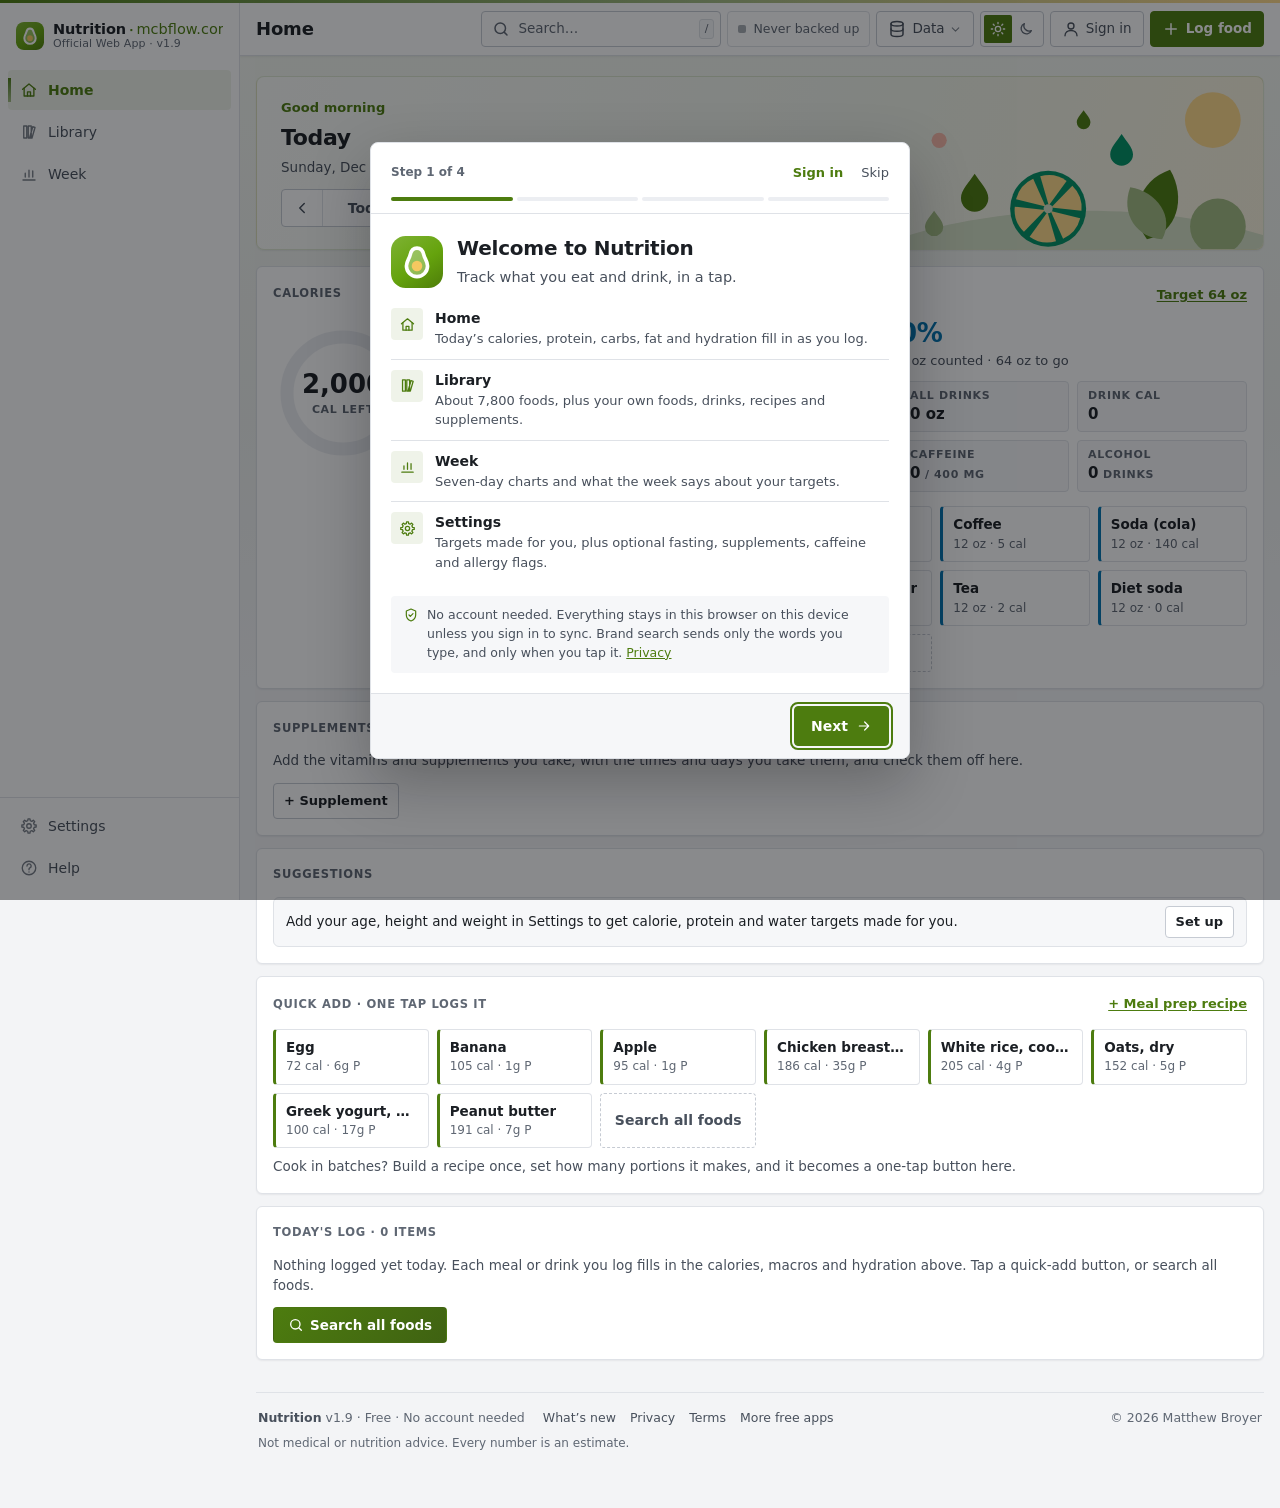
==== commit fbf8ad8e: "Add files via upload" ====
--- a/index.html
+++ b/index.html
@@ -4,7 +4,7 @@
 <meta charset="utf-8">
 <meta name="viewport" content="width=device-width,initial-scale=1,viewport-fit=cover">
 <meta http-equiv="Content-Security-Policy" content="default-src 'self'; script-src 'self' 'sha256-QbLH6uOWebDM/8miVVtIY2GF2HVQWVvBx3HDF6yejq4='; style-src 'self' 'unsafe-inline'; img-src 'self' data: blob:; connect-src 'self' https://rxvcjdwmvxhwbdwncfhj.supabase.co https://world.openfoodfacts.org https://search.openfoodfacts.org; font-src 'self'; manifest-src 'self'; worker-src 'self'; object-src 'none'; base-uri 'self'; form-action 'none'">
-<title>Nutrition | Today</title>
+<title>Nutrition | Home</title>
 <meta name="description" content="Free calorie, macro and hydration tracker with about 7,800 foods. Log in a tap, set personal targets, track fasting and supplements. No account needed.">
 <meta name="theme-color" content="#65A30D">
 <meta name="application-name" content="Nutrition">
@@ -17,13 +17,13 @@
 <link rel="apple-touch-icon" href="apple-touch-icon.png">
 <script>(function(){var t=null;try{t=localStorage.getItem('nutrition.theme')}catch(e){}document.documentElement.setAttribute('data-theme',t==='dark'?'dark':'light')})();</script>
 <script type="application/ld+json">{"@context":"https://schema.org","@type":"WebApplication","name":"nutrition.mcbflow.com","alternateName":"Nutrition","url":"https://nutrition.mcbflow.com/","description":"Free calorie, macro and hydration tracker with about 7,800 foods. Log in a tap, set personal targets, track fasting and supplements. No account needed.","applicationCategory":"HealthApplication","operatingSystem":"Any (runs in a web browser)","browserRequirements":"Requires JavaScript","isAccessibleForFree":true,"offers":{"@type":"Offer","price":"0","priceCurrency":"USD"},"author":{"@type":"Person","name":"Matthew Broyer","url":"https://matthewbroyer.com/"}}</script>
-<link rel="stylesheet" href="mb-suite-core.css?v=1.8">
-<link rel="stylesheet" href="mb-suite-cutouts.css?v=1.8">
-<link rel="stylesheet" href="mb-suite-sidebar.css?v=1.8">
-<link rel="stylesheet" href="mb-suite-v3.css?v=1.8">
+<link rel="stylesheet" href="mb-suite-core.css?v=1.9">
+<link rel="stylesheet" href="mb-suite-cutouts.css?v=1.9">
+<link rel="stylesheet" href="mb-suite-sidebar.css?v=1.9">
+<link rel="stylesheet" href="mb-suite-v3.css?v=1.9">
 <style>
 /* ===== nutrition.mcbflow.com · app styles on MB Suite tokens (accent: Avocado) =====
-   Data colors (app-specific, always paired with a text label): protein = red, carbs = blue, fat = gold (shared with mbmealprep), drinks = water blue.
+   Data colors (app-specific, always paired with a text label): protein = red, carbs = blue, fat = gold (shared with Meal Prep), drinks = water blue.
    --mp-t/--mc-t/--mf-t are darker text versions so colored numbers stay readable on white. */
 :root{
   --mp:#DD4B39; --mc:#3B7DC4; --mf:#DE9E1F; --mp-t:#B8321F; --mc-t:#2A63A3; --mf-t:#8C6200; --bac:var(--accent);
@@ -42,9 +42,9 @@
 .grid{display:grid;gap:12px;grid-template-columns:minmax(0,1fr)}
 @media(min-width:900px){.grid{grid-template-columns:minmax(0,1fr) minmax(0,1fr)}.span2{grid-column:1/-1}}
 .card{background:var(--surface);border:1px solid var(--border);border-radius:var(--r);box-shadow:var(--shadow);padding:16px;min-width:0}
-h2{font-size:var(--fs-xs);text-transform:uppercase;letter-spacing:.06em;color:var(--muted);margin:0 0 12px;font-weight:650;display:flex;justify-content:space-between;align-items:center;gap:8px;min-height:20px}
-h2 .link,h2 .num{text-transform:none;letter-spacing:0;font-size:13px;font-weight:600}
-h2 .num{color:var(--ink-2)}
+:where(.wrap) h2:not(.mb-set-h){font-size:var(--fs-xs);text-transform:uppercase;letter-spacing:.06em;color:var(--muted);margin:0 0 12px;font-weight:650;display:flex;justify-content:space-between;align-items:center;gap:8px;min-height:20px}
+.wrap h2 .link,.wrap h2 .num{text-transform:none;letter-spacing:0;font-size:13px;font-weight:600}
+.wrap h2 .num{color:var(--ink-2)}
 h3{font-size:18px;font-weight:650;margin:0 0 6px;line-height:1.25;letter-spacing:-.01em}
 .num{font-variant-numeric:tabular-nums}
 .empty{color:var(--ink-2);font-size:13.5px;margin:8px 0 0;line-height:1.5}
@@ -223,9 +223,20 @@
 .src{display:flex;justify-content:space-between;gap:8px;padding:6px 0;border-top:1px solid var(--border);font-size:13.5px}
 .src:first-child{border-top:0}
 .src span{min-width:0;overflow:hidden;text-overflow:ellipsis;white-space:nowrap}
-/* ---- settings ---- */
-.toggle{display:flex;align-items:center;justify-content:space-between;gap:10px;min-height:44px;padding:6px 0;border-top:1px solid var(--border);font-weight:500;cursor:pointer}
-.toggle input{width:20px;height:20px}
+/* ---- settings page (.mb-set from mb-suite-topbar.css; these are Nutrition's own controls inside it) ---- */
+.mb-set-c input[type=number],.mb-set-c select{width:150px}
+.mb-set-c input[type=checkbox]{width:20px;height:20px;margin:0;accent-color:var(--accent)}
+label.mb-set-row{cursor:pointer}
+.mb-set .mb-about{margin-top:0}
+[data-mb-install]:not([hidden]) + .mb-inst-fb{display:none}   /* fallback line only while MBInstall has nothing to offer */
+.mb-inst-fb p{margin:0;font-size:13px;line-height:1.5;color:var(--ink-2)}
+.mb-set-sub{padding:0 0 14px}
+.mb-set-sub .row{margin-top:-4px}
+.mb-set-sub .empty{margin-top:6px}
+.mb-set-card.pad>.row:first-child label.f{margin-top:0}
+.mb-set-card.pad>.tagchks:first-child{margin-top:0}
+@media(max-width:767px){.mb-set-c input[type=number],.mb-set-c select{width:100%;max-width:260px}
+  label.mb-set-row{flex-wrap:nowrap}label.mb-set-row .mb-set-c{flex:none}}   /* on/off rows keep the checkbox at the right */
 .bac h2{align-items:center}
 .bacbadge{font-size:11px;font-weight:650;letter-spacing:.03em;text-transform:none;padding:2px 9px;border-radius:999px;background:color-mix(in srgb,var(--accent) 14%,transparent);color:var(--accent)}
 .bacbadge.up{background:color-mix(in srgb,var(--warn) 16%,transparent);color:var(--ink)}
@@ -255,6 +266,7 @@
 .bactip span{color:var(--muted);font-size:11.5px}
 .bacaxis{display:flex;justify-content:space-between;font-size:11px;color:var(--muted);margin-top:4px}
 fieldset.libsave{border:1px solid var(--border);border-radius:var(--r-sm);padding:6px 12px 4px;margin:10px 0 0}
+.alcwhen .row{grid-template-columns:repeat(2,minmax(0,170px))}
 fieldset.libsave legend{font-size:11px;font-weight:650;text-transform:uppercase;letter-spacing:.05em;color:var(--muted);padding:0 4px}
 .charthint{font-size:11px;font-weight:500;text-transform:none;letter-spacing:0;color:var(--muted)}
 @media (hover:none){.charthint{font-size:0}.charthint::after{content:"Tap a bar";font-size:11px}}
@@ -343,8 +355,9 @@
 .faq details:first-of-type{border-top:0}
 .faq summary{min-height:44px;display:flex;align-items:center;font-weight:600;cursor:pointer}
 .faq details p{margin:0 0 12px;color:var(--ink-2);line-height:1.55;font-size:13.5px}
-/* ---- settings: install + about stack ---- */
-.endcards{display:grid;gap:0}
+/* ---- What's new sheet ---- */
+.wn{margin:10px 0 0;padding-left:20px;font-size:14px;line-height:1.5;color:var(--ink-2)}
+.wn li+li{margin-top:6px}
 /* ---- toast ---- */
 .toast{position:fixed;left:50%;transform:translateX(-50%);bottom:calc(24px + env(safe-area-inset-bottom,0px));z-index:90;background:var(--ink);color:var(--surface);border-radius:var(--r);padding:8px 8px 8px 14px;
   display:flex;gap:12px;align-items:center;box-shadow:var(--shadow-pop);max-width:calc(100% - 32px);font-weight:500;font-size:13.5px;min-height:44px}
@@ -357,29 +370,17 @@
   background:var(--g-pri,var(--accent));color:var(--accent-ink);box-shadow:var(--shadow-pop);cursor:pointer;display:grid;place-items:center}
   .fab .uic{width:26px;height:26px}
   .mb-main>.wrap{padding-bottom:96px}}
-/* ---- Data menu ---- */
-.dmenu{position:fixed;z-index:70;width:300px;max-width:calc(100vw - 16px);background:var(--surface);border:1px solid var(--border);border-radius:var(--r-lg);box-shadow:var(--shadow-pop);padding:6px}
-.dmenu button{display:flex;align-items:center;gap:10px;width:100%;min-height:40px;padding:6px 10px;border:0;border-radius:var(--r-sm);background:none;color:var(--ink);text-align:left;cursor:pointer;font-size:13.5px}
-.dmenu button:hover,.dmenu button:focus-visible{background:var(--surface-2)}
-.dmenu button .uic{width:18px;height:18px;color:var(--ink-2)}
-.dmenu button small{display:block;color:var(--muted);font-size:12px}
-.dmenu button.pri{color:var(--accent);font-weight:650}
-.dmenu button.pri .uic{color:var(--accent)}
-.dmenu button.danger{color:var(--crit-ink)}
-.dmenu button.danger .uic{color:var(--crit-ink)}
-.dmenu hr{border:0;border-top:1px solid var(--border);margin:6px 0}
-.dmenu kbd{margin-left:auto;font:500 11px var(--font);color:var(--muted);border:1px solid var(--border);border-radius:3px;padding:1px 5px}
-.dmenu .dfoot{padding:8px 10px 6px;font-size:12px;color:var(--ink-2);line-height:1.5}
-.dmenu .dfoot .link{font-size:12px}
-@media(pointer:coarse),(max-width:700px){.dmenu button{min-height:46px}}
-/* ---- first run ---- */
-.welcome{text-align:left}
-.welcome .wart{position:relative;height:96px;margin:-18px -16px 12px;overflow:hidden;border-radius:var(--r-lg) var(--r-lg) 0 0;background:linear-gradient(105deg,color-mix(in srgb,var(--accent) 4%,var(--surface)),color-mix(in srgb,var(--accent) 12%,var(--surface)))}
-.welcome .wart .cu-art{max-width:100%}
-.welcome .themepick{display:grid;grid-template-columns:1fr 1fr;gap:8px;margin-top:8px}
-@media print{.fab,.toast,.dmenu{display:none!important}}
+/* ---- Data menu: .mb-dm (mb-suite-topbar.css) styles the items; the app only places it under the Data button.
+   Phones: the shared CSS turns it into a bottom sheet (its !important rules beat the inline top/left set by openDataMenu). */
+#dataMenu{position:fixed}
+/* ---- welcome (.mbw from mb-suite-topbar.css): two-up fields on the targets step ---- */
+.mbw-two{display:grid;grid-template-columns:1fr 1fr;gap:0 12px}
+.mbw-two .mbw-field{min-width:0}
+.mbw-choices.two{grid-template-columns:1fr 1fr}
+.mbw-hint{margin-top:12px!important;font-size:12.5px;color:var(--muted)}
+@media print{.fab,.toast,.mb-dm,.mbw{display:none!important}}
 </style>
-<link rel="stylesheet" href="mb-suite-topbar.css?v=1.8">
+<link rel="stylesheet" href="mb-suite-topbar.css?v=1.9">
 
 <!-- release tags added by mb-release 2026-10-14 -->
 <link rel="canonical" href="https://nutrition.mcbflow.com/">
@@ -396,11 +397,11 @@
 </head>
 <body class="mb-shell">
 <svg width="0" height="0" style="position:absolute" aria-hidden="true" focusable="false">
-  <symbol id="i-today" viewBox="0 0 24 24"><circle cx="12" cy="12" r="8"/><path d="M12 8v4l3 2"/></symbol>
   <symbol id="i-library" viewBox="0 0 24 24"><path d="M5 4h4v16H5zM11 4h4v16h-4zM17 5l3 1-4 14-3-1z"/></symbol>
   <symbol id="i-week" viewBox="0 0 24 24"><path d="M4 20h16"/><path d="M7 16v-5M12 16V7M17 16v-8"/></symbol>
-  <symbol id="i-settings" viewBox="0 0 24 24"><circle cx="12" cy="12" r="3"/><path d="M12 3v2.5M12 18.5V21M3 12h2.5M18.5 12H21M5.6 5.6l1.8 1.8M16.6 16.6l1.8 1.8M5.6 18.4l1.8-1.8M16.6 7.4l1.8-1.8"/></symbol>
-  <symbol id="i-help" viewBox="0 0 24 24"><circle cx="12" cy="12" r="9"/><path d="M9.6 9.5a2.5 2.5 0 1 1 3.4 2.3c-.6.3-1 .8-1 1.5v.7"/><path d="M12 17h.01"/></symbol>
+  <symbol id="i-settings" viewBox="0 0 24 24"><path d="M19.00 10.32 L21.51 10.72 L21.51 13.28 L19.00 13.68 L18.14 15.76 L19.63 17.82 L17.82 19.63 L15.76 18.14 L13.68 19.00 L13.28 21.51 L10.72 21.51 L10.32 19.00 L8.24 18.14 L6.18 19.63 L4.37 17.82 L5.86 15.76 L5.00 13.68 L2.49 13.28 L2.49 10.72 L5.00 10.32 L5.86 8.24 L4.37 6.18 L6.18 4.37 L8.24 5.86 L10.32 5.00 L10.72 2.49 L13.28 2.49 L13.68 5.00 L15.76 5.86 L17.82 4.37 L19.63 6.18 L18.14 8.24Z"/><circle cx="12" cy="12" r="3"/></symbol>
+  <symbol id="i-help" viewBox="0 0 24 24"><circle cx="12" cy="12" r="9"/><path d="M9.3 9.3a2.8 2.8 0 1 1 3.9 2.6c-.7.3-1.2 1-1.2 1.8v.6"/><path d="M12 17.3h.01"/></symbol>
+  <symbol id="i-home" viewBox="0 0 24 24"><path d="M3.5 11 12 4l8.5 7"/><path d="M5.5 9.5V20h13V9.5"/><path d="M10 20v-5.5h4V20"/></symbol>
   <symbol id="i-search" viewBox="0 0 24 24"><circle cx="11" cy="11" r="7"/><path d="m20 20-3.5-3.5"/></symbol>
   <symbol id="i-data" viewBox="0 0 24 24"><ellipse cx="12" cy="5" rx="8" ry="3"/><path d="M4 5v14c0 1.7 3.6 3 8 3s8-1.3 8-3V5"/><path d="M4 12c0 1.7 3.6 3 8 3s8-1.3 8-3"/></symbol>
   <symbol id="i-chev" viewBox="0 0 24 24"><path d="m6 9 6 6 6-6"/></symbol>
@@ -422,27 +423,28 @@
 </svg>
 
 <aside class="mb-side" aria-label="App">
-  <a class="brand" href="./" data-home aria-label="nutrition.mcbflow.com: go to Today"><span class="logo"><svg aria-hidden="true" focusable="false" xmlns="http://www.w3.org/2000/svg" viewBox="0 0 64 64"><defs><linearGradient id="mbnu-g1" gradientUnits="userSpaceOnUse" x1="10" y1="0" x2="54" y2="64"><stop offset="0" stop-color="#7bb02f"/><stop offset=".55" stop-color="#65A30D"/><stop offset="1" stop-color="#51820a"/></linearGradient><clipPath id="mbnu-c1"><rect width="64" height="64" rx="18"/></clipPath></defs><g clip-path="url(#mbnu-c1)"><rect width="64" height="64" fill="url(#mbnu-g1)"/><path d="M32 15 C37 15 39.5 19 40.5 23.5 C41.5 28 45 31 45 37 A13 13 0 0 1 19 37 C19 31 22.5 28 23.5 23.5 C24.5 19 27 15 32 15Z" fill="#fff" fill-opacity=".3" stroke="#fff" stroke-width="4.5" stroke-linecap="round" stroke-linejoin="round"/><circle cx="32" cy="37" r="6.5" fill="#F6C860"/></g></svg></span><span class="bt"><b>nutrition<i class="tld">.mcbflow.com</i></b><span>Official Web App · v1.7</span></span></a>
+  <a class="brand" href="./" data-home aria-label="Nutrition (nutrition.mcbflow.com): go to Home"><span class="logo"><svg aria-hidden="true" focusable="false" xmlns="http://www.w3.org/2000/svg" viewBox="0 0 64 64"><defs><linearGradient id="mbnu-g1" gradientUnits="userSpaceOnUse" x1="10" y1="0" x2="54" y2="64"><stop offset="0" stop-color="#7bb02f"/><stop offset=".55" stop-color="#65A30D"/><stop offset="1" stop-color="#51820a"/></linearGradient><clipPath id="mbnu-c1"><rect width="64" height="64" rx="18"/></clipPath></defs><g clip-path="url(#mbnu-c1)"><rect width="64" height="64" fill="url(#mbnu-g1)"/><path d="M32 15 C37 15 39.5 19 40.5 23.5 C41.5 28 45 31 45 37 A13 13 0 0 1 19 37 C19 31 22.5 28 23.5 23.5 C24.5 19 27 15 32 15Z" fill="#fff" fill-opacity=".3" stroke="#fff" stroke-width="4.5" stroke-linecap="round" stroke-linejoin="round"/><circle cx="32" cy="37" r="6.5" fill="#F6C860"/></g></svg></span><span class="bt"><b>Nutrition<i class="tld"><span class="sep" aria-hidden="true">∙</span>mcbflow.com</i></b><span>Official Web App · v1.9</span></span></a>
   <nav class="side-nav" aria-label="Sections">
-    <button type="button" data-act="tab" data-v="today"><svg class="uic" width="18" height="18" fill="none" stroke="currentColor" stroke-width="2" stroke-linecap="round" stroke-linejoin="round" aria-hidden="true"><use href="#i-today"/></svg><span>Today</span></button>
-    <button type="button" data-act="tab" data-v="library"><svg class="uic" width="18" height="18" fill="none" stroke="currentColor" stroke-width="2" stroke-linecap="round" stroke-linejoin="round" aria-hidden="true"><use href="#i-library"/></svg><span>Library</span></button>
-    <button type="button" data-act="tab" data-v="trends"><svg class="uic" width="18" height="18" fill="none" stroke="currentColor" stroke-width="2" stroke-linecap="round" stroke-linejoin="round" aria-hidden="true"><use href="#i-week"/></svg><span>Week</span></button>
+    <button type="button" data-act="tab" data-v="today"><svg class="uic" viewBox="0 0 24 24" width="18" height="18" fill="none" stroke="currentColor" stroke-width="1.8" stroke-linecap="round" stroke-linejoin="round" aria-hidden="true" focusable="false"><path d="M3.5 11 12 4l8.5 7"/><path d="M5.5 9.5V20h13V9.5"/><path d="M10 20v-5.5h4V20"/></svg><span>Home</span></button>
+    <button type="button" data-act="tab" data-v="library"><svg class="uic" viewBox="0 0 24 24" width="18" height="18" fill="none" stroke="currentColor" stroke-width="1.8" stroke-linecap="round" stroke-linejoin="round" aria-hidden="true" focusable="false"><use href="#i-library"/></svg><span>Library</span></button>
+    <button type="button" data-act="tab" data-v="trends"><svg class="uic" viewBox="0 0 24 24" width="18" height="18" fill="none" stroke="currentColor" stroke-width="1.8" stroke-linecap="round" stroke-linejoin="round" aria-hidden="true" focusable="false"><use href="#i-week"/></svg><span>Week</span></button>
   </nav>
-  <nav class="side-nav side-end" aria-label="More">
-    <button type="button" data-act="tab" data-v="settings"><svg class="uic" width="18" height="18" fill="none" stroke="currentColor" stroke-width="2" stroke-linecap="round" stroke-linejoin="round" aria-hidden="true"><use href="#i-settings"/></svg><span>Settings</span></button>
-    <button type="button" data-act="tab" data-v="help"><svg class="uic" width="18" height="18" fill="none" stroke="currentColor" stroke-width="2" stroke-linecap="round" stroke-linejoin="round" aria-hidden="true"><use href="#i-help"/></svg><span>Help</span></button>
+  <nav class="side-nav side-end" aria-label="Settings and help">
+    <button type="button" data-act="tab" data-v="settings"><svg class="uic" viewBox="0 0 24 24" width="18" height="18" fill="none" stroke="currentColor" stroke-width="1.8" stroke-linecap="round" stroke-linejoin="round" aria-hidden="true" focusable="false"><path d="M19.00 10.32 L21.51 10.72 L21.51 13.28 L19.00 13.68 L18.14 15.76 L19.63 17.82 L17.82 19.63 L15.76 18.14 L13.68 19.00 L13.28 21.51 L10.72 21.51 L10.32 19.00 L8.24 18.14 L6.18 19.63 L4.37 17.82 L5.86 15.76 L5.00 13.68 L2.49 13.28 L2.49 10.72 L5.00 10.32 L5.86 8.24 L4.37 6.18 L6.18 4.37 L8.24 5.86 L10.32 5.00 L10.72 2.49 L13.28 2.49 L13.68 5.00 L15.76 5.86 L17.82 4.37 L19.63 6.18 L18.14 8.24Z"/><circle cx="12" cy="12" r="3"/></svg><span>Settings</span></button>
+    <button type="button" data-act="tab" data-v="help"><svg class="uic" viewBox="0 0 24 24" width="18" height="18" fill="none" stroke="currentColor" stroke-width="1.8" stroke-linecap="round" stroke-linejoin="round" aria-hidden="true" focusable="false"><circle cx="12" cy="12" r="9"/><path d="M9.3 9.3a2.8 2.8 0 1 1 3.9 2.6c-.7.3-1.2 1-1.2 1.8v.6"/><path d="M12 17.3h.01"/></svg><span>Help</span></button>
   </nav>
 </aside>
 
 <div class="mb-main">
   <header class="page-bar">
-    <a class="brand phone-brand" href="./" data-home aria-label="nutrition.mcbflow.com: go to Today"><span class="logo"><svg aria-hidden="true" focusable="false" xmlns="http://www.w3.org/2000/svg" viewBox="0 0 64 64"><defs><linearGradient id="mbnu-g2" gradientUnits="userSpaceOnUse" x1="10" y1="0" x2="54" y2="64"><stop offset="0" stop-color="#7bb02f"/><stop offset=".55" stop-color="#65A30D"/><stop offset="1" stop-color="#51820a"/></linearGradient><clipPath id="mbnu-c2"><rect width="64" height="64" rx="18"/></clipPath></defs><g clip-path="url(#mbnu-c2)"><rect width="64" height="64" fill="url(#mbnu-g2)"/><path d="M32 15 C37 15 39.5 19 40.5 23.5 C41.5 28 45 31 45 37 A13 13 0 0 1 19 37 C19 31 22.5 28 23.5 23.5 C24.5 19 27 15 32 15Z" fill="#fff" fill-opacity=".3" stroke="#fff" stroke-width="4.5" stroke-linecap="round" stroke-linejoin="round"/><circle cx="32" cy="37" r="6.5" fill="#F6C860"/></g></svg></span><span class="bt"><b>nutrition<i class="tld">.mcbflow.com</i></b><span>Official Web App · v1.7</span></span></a>
-    <h1 class="page-title" id="pageTitle">Today</h1>
+    <a class="brand phone-brand" href="./" data-home aria-label="Nutrition (nutrition.mcbflow.com): go to Home"><span class="logo"><svg aria-hidden="true" focusable="false" xmlns="http://www.w3.org/2000/svg" viewBox="0 0 64 64"><defs><linearGradient id="mbnu-g2" gradientUnits="userSpaceOnUse" x1="10" y1="0" x2="54" y2="64"><stop offset="0" stop-color="#7bb02f"/><stop offset=".55" stop-color="#65A30D"/><stop offset="1" stop-color="#51820a"/></linearGradient><clipPath id="mbnu-c2"><rect width="64" height="64" rx="18"/></clipPath></defs><g clip-path="url(#mbnu-c2)"><rect width="64" height="64" fill="url(#mbnu-g2)"/><path d="M32 15 C37 15 39.5 19 40.5 23.5 C41.5 28 45 31 45 37 A13 13 0 0 1 19 37 C19 31 22.5 28 23.5 23.5 C24.5 19 27 15 32 15Z" fill="#fff" fill-opacity=".3" stroke="#fff" stroke-width="4.5" stroke-linecap="round" stroke-linejoin="round"/><circle cx="32" cy="37" r="6.5" fill="#F6C860"/></g></svg></span><span class="bt"><b>Nutrition<i class="tld"><span class="sep" aria-hidden="true">∙</span>mcbflow.com</i></b><span>Official Web App · v1.9</span></span></a>
+    <h1 class="page-title" id="pageTitle">Home</h1>
     <div class="actions">
       <button type="button" class="tb tb-search" id="searchBtn" data-act="add" aria-label="Search foods and drinks" aria-keyshortcuts="/"><svg width="18" height="18" fill="none" stroke="currentColor" stroke-width="2" stroke-linecap="round" stroke-linejoin="round" aria-hidden="true"><use href="#i-search"/></svg><span class="tb-lbl">Search…</span><kbd>/</kbd></button>
       <button type="button" class="tb-chip" id="bkChip" data-act="saveBackup" title="Save backup now (Ctrl+S)">Never backed up</button>
-      <button type="button" class="tb" id="dataBtn" aria-label="Data: backup, import and export" aria-haspopup="true" aria-expanded="false" aria-controls="dataMenu"><svg width="18" height="18" fill="none" stroke="currentColor" stroke-width="2" stroke-linecap="round" stroke-linejoin="round" aria-hidden="true"><use href="#i-data"/></svg><span class="tb-lbl">Data</span><svg class="tb-chev" width="13" height="13" fill="none" stroke="currentColor" stroke-width="2" stroke-linecap="round" stroke-linejoin="round" aria-hidden="true"><use href="#i-chev"/></svg><span class="tb-dot" id="bkDot" hidden></span></button>
-      <button type="button" class="themesw" id="themeSw" role="switch" aria-checked="false" aria-label="Dark mode" title="Dark mode"><span class="tk"><svg class="i-sun" viewBox="0 0 20 20" width="14" height="14" aria-hidden="true" fill="none" stroke="currentColor" stroke-width="1.8" stroke-linecap="round"><circle cx="10" cy="10" r="3.2"/><path d="M10 2.5v1.8M10 15.7v1.8M2.5 10h1.8M15.7 10h1.8M4.7 4.7l1.3 1.3M14 14l1.3 1.3M4.7 15.3 6 14M14 6l1.3-1.3"/></svg><svg class="i-moon" viewBox="0 0 20 20" width="14" height="14" aria-hidden="true" fill="currentColor"><path d="M16.5 12.2A6.6 6.6 0 0 1 7.8 3.5a6.6 6.6 0 1 0 8.7 8.7Z"/></svg><i class="th"></i></span></button>
+      <button type="button" class="tb" id="dataBtn" aria-label="Data: back up, sync, export or import" aria-haspopup="menu" aria-expanded="false" aria-controls="dataMenu"><svg width="18" height="18" fill="none" stroke="currentColor" stroke-width="2" stroke-linecap="round" stroke-linejoin="round" aria-hidden="true"><use href="#i-data"/></svg><span class="tb-lbl">Data</span><svg class="tb-chev" width="13" height="13" fill="none" stroke="currentColor" stroke-width="2" stroke-linecap="round" stroke-linejoin="round" aria-hidden="true"><use href="#i-chev"/></svg><span class="tb-dot" id="bkDot" hidden></span></button>
+      <button type="button" class="themesw" id="themeSw" role="switch" aria-checked="false" aria-label="Dark mode" title="Dark mode"><span class="tk"><svg class="i-sun" viewBox="0 0 24 24" fill="none" stroke="currentColor" stroke-width="2" stroke-linecap="round" aria-hidden="true"><circle cx="12" cy="12" r="4"/><path d="M12 2v2M12 20v2M4.9 4.9l1.4 1.4M17.7 17.7l1.4 1.4M2 12h2M20 12h2M4.9 19.1l1.4-1.4M17.7 6.3l1.4-1.4"/></svg><svg class="i-moon" viewBox="0 0 24 24" fill="none" stroke="currentColor" stroke-width="2" stroke-linecap="round" stroke-linejoin="round" aria-hidden="true"><path d="M20 14.5A8 8 0 0 1 9.5 4a8 8 0 1 0 10.5 10.5Z"/></svg><i class="th"></i></span></button>
+      <button type="button" class="tb tb-acct" id="acctBtn"></button>
       <button type="button" class="tb tb-primary hide-phone" id="addBtn" data-act="add" aria-label="Log food or drink"><svg width="18" height="18" fill="none" stroke="currentColor" stroke-width="2" stroke-linecap="round" stroke-linejoin="round" aria-hidden="true"><use href="#i-plus"/></svg><span class="tb-lbl">Log food</span></button>
     </div>
   </header>
@@ -453,36 +455,77 @@
 </div>
 
 <nav class="bnav" aria-label="Sections">
-  <button type="button" data-act="tab" data-v="today"><svg class="uic" width="20" height="20" fill="none" stroke="currentColor" stroke-width="2" stroke-linecap="round" stroke-linejoin="round" aria-hidden="true"><use href="#i-today"/></svg><span>Today</span></button>
-  <button type="button" data-act="tab" data-v="library"><svg class="uic" width="20" height="20" fill="none" stroke="currentColor" stroke-width="2" stroke-linecap="round" stroke-linejoin="round" aria-hidden="true"><use href="#i-library"/></svg><span>Library</span></button>
-  <button type="button" data-act="tab" data-v="trends"><svg class="uic" width="20" height="20" fill="none" stroke="currentColor" stroke-width="2" stroke-linecap="round" stroke-linejoin="round" aria-hidden="true"><use href="#i-week"/></svg><span>Week</span></button>
-  <button type="button" data-act="tab" data-v="settings"><svg class="uic" width="20" height="20" fill="none" stroke="currentColor" stroke-width="2" stroke-linecap="round" stroke-linejoin="round" aria-hidden="true"><use href="#i-settings"/></svg><span>Settings</span></button>
-  <button type="button" data-act="tab" data-v="help"><svg class="uic" width="20" height="20" fill="none" stroke="currentColor" stroke-width="2" stroke-linecap="round" stroke-linejoin="round" aria-hidden="true"><use href="#i-help"/></svg><span>Help</span></button>
+  <button type="button" data-act="tab" data-v="today"><svg class="uic" viewBox="0 0 24 24" width="18" height="18" fill="none" stroke="currentColor" stroke-width="1.8" stroke-linecap="round" stroke-linejoin="round" aria-hidden="true" focusable="false"><path d="M3.5 11 12 4l8.5 7"/><path d="M5.5 9.5V20h13V9.5"/><path d="M10 20v-5.5h4V20"/></svg><span>Home</span></button>
+  <button type="button" data-act="tab" data-v="library"><svg class="uic" viewBox="0 0 24 24" width="18" height="18" fill="none" stroke="currentColor" stroke-width="1.8" stroke-linecap="round" stroke-linejoin="round" aria-hidden="true" focusable="false"><use href="#i-library"/></svg><span>Library</span></button>
+  <button type="button" data-act="tab" data-v="trends"><svg class="uic" viewBox="0 0 24 24" width="18" height="18" fill="none" stroke="currentColor" stroke-width="1.8" stroke-linecap="round" stroke-linejoin="round" aria-hidden="true" focusable="false"><use href="#i-week"/></svg><span>Week</span></button>
+  <button type="button" data-act="tab" data-v="settings"><svg class="uic" viewBox="0 0 24 24" width="18" height="18" fill="none" stroke="currentColor" stroke-width="1.8" stroke-linecap="round" stroke-linejoin="round" aria-hidden="true" focusable="false"><path d="M19.00 10.32 L21.51 10.72 L21.51 13.28 L19.00 13.68 L18.14 15.76 L19.63 17.82 L17.82 19.63 L15.76 18.14 L13.68 19.00 L13.28 21.51 L10.72 21.51 L10.32 19.00 L8.24 18.14 L6.18 19.63 L4.37 17.82 L5.86 15.76 L5.00 13.68 L2.49 13.28 L2.49 10.72 L5.00 10.32 L5.86 8.24 L4.37 6.18 L6.18 4.37 L8.24 5.86 L10.32 5.00 L10.72 2.49 L13.28 2.49 L13.68 5.00 L15.76 5.86 L17.82 4.37 L19.63 6.18 L18.14 8.24Z"/><circle cx="12" cy="12" r="3"/></svg><span>Settings</span></button>
+  <button type="button" data-act="tab" data-v="help"><svg class="uic" viewBox="0 0 24 24" width="18" height="18" fill="none" stroke="currentColor" stroke-width="1.8" stroke-linecap="round" stroke-linejoin="round" aria-hidden="true" focusable="false"><circle cx="12" cy="12" r="9"/><path d="M9.3 9.3a2.8 2.8 0 1 1 3.9 2.6c-.7.3-1.2 1-1.2 1.8v.6"/><path d="M12 17.3h.01"/></svg><span>Help</span></button>
 </nav>
 
 <button type="button" class="fab" data-act="add" aria-label="Log food or drink" id="fab"><svg class="uic" fill="none" stroke="currentColor" stroke-width="2.4" stroke-linecap="round" aria-hidden="true"><use href="#i-plus"/></svg></button>
 
-<div class="dmenu" id="dataMenu" role="menu" aria-label="Data" hidden>
-  <button type="button" role="menuitem" class="pri" data-act="saveBackup"><svg class="uic" fill="none" stroke="currentColor" stroke-width="2" stroke-linecap="round" stroke-linejoin="round" aria-hidden="true"><use href="#i-save"/></svg><span>Save backup now</span><kbd>Ctrl S</kbd></button>
-  <button type="button" role="menuitem" data-act="sync" id="dmSync"><svg class="uic" fill="none" stroke="currentColor" stroke-width="2" stroke-linecap="round" stroke-linejoin="round" aria-hidden="true"><use href="#i-sync"/></svg><span><span id="dmSyncTitle">Sync across devices…</span><small id="dmSyncSub">Optional free account. Your data stays on this device too</small></span></button>
-  <button type="button" role="menuitem" data-act="exportJson"><svg class="uic" fill="none" stroke="currentColor" stroke-width="2" stroke-linecap="round" stroke-linejoin="round" aria-hidden="true"><use href="#i-download"/></svg><span>Export All (JSON)…<small>Full backup you can restore</small></span></button>
-  <button type="button" role="menuitem" data-act="import"><svg class="uic" fill="none" stroke="currentColor" stroke-width="2" stroke-linecap="round" stroke-linejoin="round" aria-hidden="true"><use href="#i-upload"/></svg><span>Import Backup (JSON)…</span></button>
-  <button type="button" role="menuitem" data-act="exportCsv"><svg class="uic" fill="none" stroke="currentColor" stroke-width="2" stroke-linecap="round" stroke-linejoin="round" aria-hidden="true"><use href="#i-table"/></svg><span>Export All (CSV)…<small>Every log entry, for spreadsheets</small></span></button>
-  <hr>
-  <button type="button" role="menuitem" class="danger" data-act="wipe"><svg class="uic" fill="none" stroke="currentColor" stroke-width="2" stroke-linecap="round" stroke-linejoin="round" aria-hidden="true"><use href="#i-trash"/></svg><span>Clear all data…</span></button>
-  <hr>
-  <div class="dfoot" id="dataFoot"></div>
+<div class="mb-dm" id="dataMenu" role="menu" aria-label="Data" hidden></div>
+
+<!-- WELCOME SCREEN (first run, MB Suite v3.3 .mbw): 1 Welcome · 2 Pick a look · 3 Daily targets · 4 Start logging. Wired in app.js (firstRun). -->
+<div class="mbw" id="welcome" role="dialog" aria-modal="true" aria-labelledby="mbwTitle" hidden>
+  <div class="mbw-card">
+    <header class="mbw-head">
+      <span class="mbw-step" id="mbwStep">Step 1 of 4</span>
+      <span class="mbw-head-a"><span id="mbwAcct"></span><button class="mbw-link" type="button" id="mbwSkip">Skip</button></span>
+      <div class="mbw-prog" aria-hidden="true"><i class="on"></i><i></i><i></i><i></i></div>
+    </header>
+    <div class="mbw-body" data-step="0">
+      <div class="mbw-hero"><span class="mbw-logo"><svg aria-hidden="true" focusable="false" xmlns="http://www.w3.org/2000/svg" viewBox="0 0 64 64"><defs><linearGradient id="mbnu-g3" gradientUnits="userSpaceOnUse" x1="10" y1="0" x2="54" y2="64"><stop offset="0" stop-color="#7bb02f"/><stop offset=".55" stop-color="#65A30D"/><stop offset="1" stop-color="#51820a"/></linearGradient><clipPath id="mbnu-c3"><rect width="64" height="64" rx="18"/></clipPath></defs><g clip-path="url(#mbnu-c3)"><rect width="64" height="64" fill="url(#mbnu-g3)"/><path d="M32 15 C37 15 39.5 19 40.5 23.5 C41.5 28 45 31 45 37 A13 13 0 0 1 19 37 C19 31 22.5 28 23.5 23.5 C24.5 19 27 15 32 15Z" fill="#fff" fill-opacity=".3" stroke="#fff" stroke-width="4.5" stroke-linecap="round" stroke-linejoin="round"/><circle cx="32" cy="37" r="6.5" fill="#F6C860"/></g></svg></span><div><h2 id="mbwTitle">Welcome to Nutrition</h2><p class="mbw-lead">Track what you eat and drink, in a tap.</p></div></div>
+      <ul class="mbw-feats">
+        <li><span class="mbw-ic"><svg class="uic" width="18" height="18" fill="none" stroke="currentColor" stroke-width="1.8" stroke-linecap="round" stroke-linejoin="round" aria-hidden="true" focusable="false"><use href="#i-home"/></svg></span><div><b>Home</b><span>Today’s calories, protein, carbs, fat and hydration fill in as you log.</span></div></li>
+        <li><span class="mbw-ic"><svg class="uic" width="18" height="18" fill="none" stroke="currentColor" stroke-width="1.8" stroke-linecap="round" stroke-linejoin="round" aria-hidden="true" focusable="false"><use href="#i-library"/></svg></span><div><b>Library</b><span>About 7,800 foods, plus your own foods, drinks, recipes and supplements.</span></div></li>
+        <li><span class="mbw-ic"><svg class="uic" width="18" height="18" fill="none" stroke="currentColor" stroke-width="1.8" stroke-linecap="round" stroke-linejoin="round" aria-hidden="true" focusable="false"><use href="#i-week"/></svg></span><div><b>Week</b><span>Seven-day charts and what the week says about your targets.</span></div></li>
+        <li><span class="mbw-ic"><svg class="uic" width="18" height="18" fill="none" stroke="currentColor" stroke-width="1.8" stroke-linecap="round" stroke-linejoin="round" aria-hidden="true" focusable="false"><use href="#i-settings"/></svg></span><div><b>Settings</b><span>Targets made for you, plus optional fasting, supplements, caffeine and allergy flags.</span></div></li>
+      </ul>
+      <p class="mbw-privacy"><svg class="uic" viewBox="0 0 24 24" width="16" height="16" fill="none" stroke="currentColor" stroke-width="1.8" stroke-linecap="round" stroke-linejoin="round" aria-hidden="true" focusable="false"><path d="M12 3 5 6v6c0 4.5 3 7.5 7 9 4-1.5 7-4.5 7-9V6z"/><path d="m9 12 2 2 4-4"/></svg><span>No account needed. Everything stays in this browser on this device unless you sign in to sync. Brand search sends only the words you type, and only when you tap it. <a href="privacy.html">Privacy</a></span></p>
+    </div>
+    <div class="mbw-body" data-step="1" hidden>
+      <h2>Pick a look</h2><p class="mbw-lead">You can switch anytime from the top bar or Settings.</p>
+      <div class="mbw-looks" role="group" aria-label="Theme">
+        <button type="button" class="mbw-look" data-theme-set="light" aria-pressed="true"><span class="pv l" aria-hidden="true"><b class="a"></b><b></b><b></b></span><svg class="uic" viewBox="0 0 24 24" width="16" height="16" fill="none" stroke="currentColor" stroke-width="1.8" stroke-linecap="round" stroke-linejoin="round" aria-hidden="true" focusable="false"><circle cx="12" cy="12" r="4"/><path d="M12 2v2M12 20v2M4.9 4.9l1.4 1.4M17.7 17.7l1.4 1.4M2 12h2M20 12h2M4.9 19.1l1.4-1.4M17.7 6.3l1.4-1.4"/></svg> Light</button>
+        <button type="button" class="mbw-look" data-theme-set="dark" aria-pressed="false"><span class="pv d" aria-hidden="true"><b class="a"></b><b></b><b></b></span><svg class="uic" viewBox="0 0 24 24" width="16" height="16" fill="none" stroke="currentColor" stroke-width="1.8" stroke-linecap="round" stroke-linejoin="round" aria-hidden="true" focusable="false"><path d="M20 14.5A8 8 0 0 1 9.5 4a8 8 0 1 0 10.5 10.5Z"/></svg> Dark</button>
+      </div>
+    </div>
+    <div class="mbw-body" data-step="2" hidden>
+      <h2>Set your daily targets</h2><p class="mbw-lead">Starting points you can change anytime in Settings.</p>
+      <div class="mbw-choices two" role="group" aria-label="Drink units">
+        <button type="button" class="mbw-choice" data-wunit="oz" aria-pressed="true"><span><b>US fl oz</b><small>Drinks in ounces</small></span></button>
+        <button type="button" class="mbw-choice" data-wunit="ml" aria-pressed="false"><span><b>Milliliters</b><small>Drinks in mL</small></span></button>
+      </div>
+      <div class="mbw-two">
+        <label class="mbw-field"><span>Calories a day</span><input type="number" inputmode="decimal" id="wKcal" min="1" step="1"></label>
+        <label class="mbw-field"><span>Protein (g)</span><input type="number" inputmode="decimal" id="wP" min="0" step="1"></label>
+      </div>
+      <label class="mbw-field"><span id="wWaterL">Hydration from drinks (oz)</span><input type="number" inputmode="decimal" id="wWater" min="0" step="1"></label>
+      <p class="ferr" id="wErr" role="alert" hidden></p>
+      <p class="mbw-hint">Want targets worked out from your age, height, weight and goal? <button class="mbw-link acc" type="button" id="wPersonal">Personalize in Settings</button></p>
+    </div>
+    <div class="mbw-body" data-step="3" hidden>
+      <h2>Log your first meal or drink</h2><p class="mbw-lead">Tap a quick-add button on Home, or search the food database and your own foods. On a computer, press / to search from anywhere.</p>
+      <div class="mbw-choices"><button type="button" class="mbw-choice" id="wSearch"><svg class="uic" width="18" height="18" fill="none" stroke="currentColor" stroke-width="1.8" stroke-linecap="round" stroke-linejoin="round" aria-hidden="true" focusable="false"><use href="#i-search"/></svg><span><b>Search foods now</b><small>About 7,800 foods, searched on this device.</small></span></button></div>
+      <div class="mbw-alt"><span>Moving from another device?</span>
+        <button class="mbw-btn sm" type="button" id="mbwSync"><svg class="uic" viewBox="0 0 24 24" width="16" height="16" fill="none" stroke="currentColor" stroke-width="1.8" stroke-linecap="round" stroke-linejoin="round" aria-hidden="true" focusable="false"><path d="M20 11a8 8 0 0 0-14.7-4.4L4 8"/><path d="M4 3v5h5"/><path d="M4 13a8 8 0 0 0 14.7 4.4L20 16"/><path d="M20 21v-5h-5"/></svg>Sign in to sync</button>
+        <button class="mbw-btn sm" type="button" id="mbwImport"><svg class="uic" viewBox="0 0 24 24" width="16" height="16" fill="none" stroke="currentColor" stroke-width="1.8" stroke-linecap="round" stroke-linejoin="round" aria-hidden="true" focusable="false"><path d="M12 16V4M7 9l5-5 5 5"/><path d="M5 20h14"/></svg>Import a backup</button></div>
+    </div>
+    <footer class="mbw-foot"><button class="mbw-btn" type="button" id="mbwBack" hidden><svg class="uic" viewBox="0 0 24 24" width="16" height="16" fill="none" stroke="currentColor" stroke-width="1.8" stroke-linecap="round" stroke-linejoin="round" aria-hidden="true" focusable="false"><path d="M19 12H5M11 6l-6 6 6 6"/></svg>Back</button><button class="mbw-btn pri" type="button" id="mbwNext">Next</button></footer>
+  </div>
 </div>
 
 <div class="toast" id="toast" hidden role="status" aria-live="polite"></div>
-<input type="file" id="importFile" accept="application/json,.json" hidden>
+<input type="file" id="importFile" accept="application/json,.json,application/zip,.zip" hidden>
 
 <template id="shareArt"><svg class="cu-art" viewBox="0 0 640 136" preserveAspectRatio="xMaxYMax slice" aria-hidden="true" focusable="false"><circle class="b" cx="600" cy="34" r="22"/><path class="s" d="M310 146 C405 92 595 92 690 146Z"/><path class="d" transform="translate(548 128) rotate(-68) scale(0.6)" d="M0 0 C 20 -34 66 -40 96 -6 C 70 28 22 34 0 0Z"/><path class="m" transform="translate(560 128) rotate(-118) scale(0.5)" d="M0 0 C 20 -34 66 -40 96 -6 C 70 28 22 34 0 0Z"/><circle class="n" cx="470" cy="104" r="30"/><path class="b" d="M472 105.7 L495.3 111.5 A24 24 0 0 1 481.8 127.6Z"/><path class="b" d="M469.5 106.6 L476.2 129.6 A24 24 0 0 1 455.4 126Z"/><path class="b" d="M467.6 104.9 L450.9 122.2 A24 24 0 0 1 443.7 102.4Z"/><path class="b" d="M468 102.3 L444.7 96.5 A24 24 0 0 1 458.2 80.4Z"/><path class="b" d="M470.5 101.4 L463.8 78.4 A24 24 0 0 1 484.6 82Z"/><path class="b" d="M472.4 103.1 L489.1 85.8 A24 24 0 0 1 496.3 105.6Z"/><circle class="s" cx="470" cy="104" r="3.6"/><circle class="m" cx="604" cy="118" r="22"/><circle class="r" cx="384" cy="50" r="6"/><path class="d" transform="translate(412 92) scale(0.6)" d="M0 -26 C7 -15 18 -5 18 6 A18 18 0 0 1 -18 6 C-18 -5 -7 -15 0 -26Z"/><path class="m" transform="translate(380 116) scale(0.4)" d="M0 -26 C7 -15 18 -5 18 6 A18 18 0 0 1 -18 6 C-18 -5 -7 -15 0 -26Z"/><path class="n" transform="translate(528 58) scale(0.5)" d="M0 -26 C7 -15 18 -5 18 6 A18 18 0 0 1 -18 6 C-18 -5 -7 -15 0 -26Z"/><path class="d" transform="translate(498 34) scale(0.3)" d="M0 -26 C7 -15 18 -5 18 6 A18 18 0 0 1 -18 6 C-18 -5 -7 -15 0 -26Z"/></svg></template>
 
-<script src="mb-title.js?v=1.8"></script>
-<script src="mb-install.js?v=1.8"></script>
-<script src="mb-share.js?v=1.8"></script>
-<script src="mb-sync.js?v=1.8"></script>
-<script src="app.js?v=1.8"></script>
+<script src="mb-title.js?v=1.9"></script>
+<script src="mb-install.js?v=1.9"></script>
+<script src="mb-share.js?v=1.9"></script>
+<script src="mb-sync.js?v=1.9"></script>
+<script src="mb-files.js?v=1.9"></script>
+<script src="app.js?v=1.9"></script>
 </body>
 </html>
--- a/mb-suite-core.css
+++ b/mb-suite-core.css
@@ -14,7 +14,7 @@
   --ctl:38px; --ctl-sm:32px;
   --sp-1:4px; --sp-2:8px; --sp-3:12px; --sp-4:16px; --sp-5:20px; --sp-6:24px;
   --ease:120ms ease;
-  /* page width: every app's header and content share one container (mbmoney.online's) */
+  /* page width: every app's header and content share one container (money.mcbflow.com's) */
   --page-max:1280px; --gutter:16px;
   /* neutrals */
   --bg:#f3f4f6; --surface:#ffffff; --surface-2:#f6f7f9; --surface-3:#eceef2;
--- a/mb-suite-sidebar.css
+++ b/mb-suite-sidebar.css
@@ -7,7 +7,7 @@
    Markup (see v3-updates/demo/index.html for a working page):
    <body class="mb-shell">
      <aside class="mb-side" aria-label="App">
-       <a class="brand" href="./" aria-label="mbname.online: go to Home"> .logo + .bt(b + span) </a>
+       <a class="brand" href="./" aria-label="name.mcbflow.com: go to Home"> .logo + .bt(b + span) </a>
        <nav class="side-nav" aria-label="Sections"> <button aria-current="page"><svg class="uic"/><span>Home</span></button> … </nav>
        <nav class="side-nav side-end" aria-label="More"> Settings / Help items (optional) </nav>
      </aside>
--- a/mb-suite-topbar.css
+++ b/mb-suite-topbar.css
@@ -1,17 +1,34 @@
 /* =====================================================================
-   MB SUITE v3.2.1 · STANDARD TOP BAR  (2026-10-14)  · mb-suite-topbar v3.2.1
-   Load LAST, after every other stylesheet / <style> block in the app.
-   One look for the page bar in every app, on every screen size.
+   mb-suite-topbar.css v3.3.0  ·  2026-10-16  ·  SHARED FILE: copy into every app UNCHANGED, load LAST
+   (after every other stylesheet / <style> block). Apps whose CSP has no style-src 'self' inline it as the
+   last <style> block, byte-for-byte. If you edit it, raise the version on this line and in
+   "SHARED FILES/SHARED-FILES-VERSIONS.md", then copy it into every app.
+
+   v3.3.0 (2026-10-16) adds, on top of the v3.2.2 top bar:
+     · every bar control is one height: the theme switch fills the bar height (36px desktop, 42px phones;
+       it was a 28px pill next to 36/42px buttons), the account button is a normal .tb
+     · .tb-acct     account button (mb-sync.js 1.1 sync.button) — "Sign in" or avatar + sync dot
+     · wordmark     <b>Money<i class="tld"><span class="sep" aria-hidden="true">∙</span>mcbflow.com</i></b>
+                    desktop "Money ∙ mcbflow.com", phones "Money"
+     · .mbw-*       welcome / first-run screen (one look in every app)
+     · .mb-dm-*     Data menu items with a one-line description, section labels, status, Clear all data
+     · .mb-set-*    Settings page (Appearance → Account & sync → app settings → Backup & data → Install → About)
+     · .mb-foot     one-line page footer
+     · .mb-greet    "Good morning, Matthew" line on the start view (text from mb-sync.js sync.greet)
+     · universal    textarea grows vertically only · .mb-info read-only chips (never look like buttons) · .mb-pair 50/50 action pairs
+     Standard nav icons (Home, Settings gear, Help, More): "SHARED FILES/suite-nav-icons.html"
+   Reference markup for all of it: "SHARED FILES/suite-shell-demo.html".
 
    Order inside .page-bar .actions (leave out what the app doesn't have):
-     [search] · [extra icon tools, e.g. Undo] · [backup chip, desktop only] · Data · theme switch · [primary] · [More ≡]
+     [search] · [extra icon tools, e.g. Undo] · [backup chip, desktop only] · Data · theme switch · account · [primary] · [More ≡]
 
    Classes (add to the app's EXISTING elements; keep their ids, data-* and handlers):
-     .tb            every button in the bar (search, Data, tools, More)
+     .tb            every button in the bar (search, Data, tools, account, More)
      .tb-lbl        the text inside a .tb  → hidden on phones (icon only)
      .tb-chev       Data's chevron           → hidden on phones
      .tb-dot        the "no recent backup" dot inside Data (app JS still toggles [hidden])
      .tb-primary    the view's main action (accent fill). Must contain an icon + .tb-lbl and an aria-label.
+     .tb-acct       account button: <button class="tb tb-acct" type="button" id="acctBtn"></button>, then sync.button(el)
      .tb-opt        optional tool that may drop out on very narrow phones (≤380px)
      .themesw       theme switch, standard markup only:
        <button class="themesw" role="switch" aria-checked="false" aria-label="Dark mode">
@@ -60,18 +77,30 @@
 .page-bar .actions .tb.tb-primary{background:var(--accent);border-color:var(--accent);color:var(--accent-ink,#fff);font-weight:600}
 .page-bar .actions .tb.tb-primary:hover{background:var(--accent-hover,var(--accent));border-color:var(--accent-hover,var(--accent));color:var(--accent-ink,#fff)}
 
-/* ---- standard theme switch ---- */
+/* ---- standard theme switch: same height as every other bar control ----
+   A segmented switch (sun | moon) exactly as tall as the buttons beside it: 36px desktop/tablet, 42px phones.
+   The accent block sits on the active side. Phones ≤380px: a 42px square showing the current mode. */
 .page-bar .themesw{box-sizing:border-box;display:inline-flex;align-items:center;justify-content:center;flex:none;
-  height:var(--tb-h);min-height:var(--tb-h);width:auto;min-width:0;padding:0 2px;margin:0;border:0;border-radius:var(--r-sm,6px);background:none;box-shadow:none;cursor:pointer}
-.page-bar .themesw .tk{position:relative;display:inline-flex;align-items:center;justify-content:space-between;box-sizing:border-box;
-  width:52px;height:28px;padding:0 6px;border-radius:var(--r-sm,6px);background:var(--surface-2,#eef0f3);border:1px solid var(--border-strong,#cfd4db);color:var(--muted,#6b7280)}
-.page-bar .themesw .tk svg{position:relative;z-index:1;width:14px;height:14px;flex:none;display:block}
-.page-bar .themesw .th{position:absolute;top:2px;left:2px;width:22px;height:22px;border-radius:4px;background:var(--accent);box-shadow:none;transform:none;transition:transform .12s ease}
-.page-bar .themesw[aria-checked="true"] .th{transform:translateX(24px)}
+  height:var(--tb-h);min-height:var(--tb-h);width:auto;min-width:0;padding:0;margin:0;border:0;border-radius:var(--r-sm,6px);background:none;box-shadow:none;cursor:pointer}
+.page-bar .themesw .tk{position:relative;display:inline-flex;align-items:center;justify-content:space-around;box-sizing:border-box;
+  width:64px;height:var(--tb-h);padding:0 3px;border-radius:var(--r-sm,6px);background:var(--surface,#fff);border:1px solid var(--border-strong,#cfd4db);color:var(--muted,#6b7280);
+  transition:border-color .12s ease,background-color .12s ease}
+.page-bar .themesw .tk svg{position:relative;z-index:1;width:16px;height:16px;flex:none;display:block;transition:color .12s ease}
+.page-bar .themesw .th{position:absolute;top:3px;left:3px;width:calc((100% - 6px) / 2);height:calc(100% - 6px);border-radius:calc(var(--r-sm,6px) - 2px);background:var(--accent);box-shadow:none;transform:none;transition:transform .12s ease}
+.page-bar .themesw[aria-checked="true"] .th{transform:translateX(100%)}
 .page-bar .themesw[aria-checked="false"] .i-sun,.page-bar .themesw[aria-checked="true"] .i-moon{color:var(--accent-ink,#fff)}
-.page-bar .themesw:hover .tk{border-color:var(--accent-line,var(--accent))}
+.page-bar .themesw:hover .tk{border-color:var(--accent-line,var(--accent));background:var(--surface-2,#f3f4f6)}
 .page-bar .themesw:focus-visible{outline:2px solid var(--accent);outline-offset:2px}
 .page-bar .themesw > :not(.tk){display:none}   /* no text labels beside the switch */
+@media (max-width:767px){ .page-bar .themesw .tk{width:62px} }
+/* very narrow phones (≤380px): the switch folds to a square showing the current mode, so five controls still fit */
+@media (max-width:380px){
+  .page-bar .themesw .tk{width:var(--tb-h);padding:0;justify-content:center}
+  .page-bar .themesw .th{display:none}
+  .page-bar .themesw .tk svg{width:18px;height:18px}
+  .page-bar .themesw[aria-checked="false"] .i-moon,.page-bar .themesw[aria-checked="true"] .i-sun{display:none}
+  .page-bar .themesw[aria-checked="false"] .i-sun,.page-bar .themesw[aria-checked="true"] .i-moon{color:var(--ink-2,#3a414a)}
+}
 
 /* backup chip: desktop only, same height as the buttons */
 .page-bar .actions .tb-chip{min-height:var(--tb-h);box-sizing:border-box}
@@ -91,10 +120,10 @@
   .page-bar .phone-brand{flex:0 1 auto;min-width:0}
   .page-bar .actions .tb-lbl,.page-bar .actions .tb-chev,.page-bar .actions .tb kbd{display:none}
   .page-bar .actions .tb{width:var(--tb-h);padding:0}
-  .page-bar .themesw .tk{width:50px}
-  .page-bar .themesw[aria-checked="true"] .th{transform:translateX(22px)}
 }
 @media (max-width:380px){
+  :root{--tb-gap:3px}
+  .page-bar{padding-left:10px;padding-right:10px}
   .page-bar .actions .tb-opt{display:none}
   .page-bar .brand b{font-size:14px}
 }
@@ -129,7 +158,7 @@
 @media (max-width:1023px){ .page-bar .actions .tb.tb-search:has(input){width:180px;padding:0 6px 0 10px;justify-content:flex-start;cursor:text} }
 
 /* ---- Backup chip: neutral with a status square; amber when a backup is due ----
-   App JS toggles .warn on the chip (never backed up / backup overdue). mbauto's legacy .stale works too. */
+   App JS toggles .warn on the chip (never backed up / backup overdue). the legacy .stale class works too. */
 .page-bar .actions .tb-chip{display:inline-flex;align-items:center;gap:7px;height:var(--tb-h);min-height:var(--tb-h);padding:0 10px;margin:0;
   border:1px solid var(--border,#dfe2e7);border-radius:var(--r-sm,6px);background:var(--surface,#fff);color:var(--muted,#6b7280);
   font:500 12.5px/1 var(--font,system-ui,-apple-system,"Segoe UI",Roboto,sans-serif);white-space:nowrap;box-shadow:none;cursor:pointer}
@@ -150,5 +179,254 @@
 @media (min-width:1024px){ .mb-side > a.brand{margin:0 8px 12px;padding:6px 8px} }
 .page-bar .page-title{font-size:18px;font-weight:650;letter-spacing:-.01em;line-height:1.2;margin:0}
 
-/* phones: show just the app name; the .mcbflow.com ending is hidden to keep the header on one line */
+/* ---- Wordmark (v3.3): "Money ∙ mcbflow.com" on desktop, just "Money" on phones ----
+   <b>Money<i class="tld"><span class="sep" aria-hidden="true">∙</span>mcbflow.com</i></b>   (short name in Title Case) */
+a.brand .bt b{white-space:nowrap}
+a.brand .tld{font-style:normal;font-weight:400;font-size:1em;color:var(--accent);letter-spacing:0}
+a.brand .tld .sep{display:inline-block;margin:0 .28em;color:var(--accent);font-weight:700}
 @media (max-width:600px){ .phone-brand .tld{display:none} }
+@media (min-width:1024px){ .mb-side > a.brand .bt{min-width:0} .mb-side > a.brand .bt b{overflow:hidden;text-overflow:clip} }
+
+
+/* =====================================================================
+   v3.3 · WELCOME / FIRST-RUN SCREEN  (.mbw)  — one look in every app
+   Desktop: a 540px card over the dimmed app. Phones (≤600px): full screen, primary button full width at the bottom.
+   <div class="mbw" role="dialog" aria-modal="true" aria-labelledby="mbwTitle">
+     <div class="mbw-card">
+       <header class="mbw-head">
+         <span class="mbw-step">Step 1 of 3</span>
+         <span class="mbw-head-a"><button class="mbw-link" type="button">Sign in</button><button class="mbw-link" type="button">Skip</button></span>
+         <div class="mbw-prog" aria-hidden="true"><i class="on"></i><i></i><i></i></div>
+       </header>
+       <div class="mbw-body"> …step content… </div>
+       <footer class="mbw-foot"><button class="mbw-btn">Back</button><button class="mbw-btn pri">Next</button></footer>
+     </div>
+   </div>
+   ===================================================================== */
+.mbw{position:fixed;inset:0;z-index:1000;display:flex;align-items:center;justify-content:center;padding:24px 16px;
+  background:rgba(10,12,16,.48);font-family:var(--font,system-ui,-apple-system,"Segoe UI",Roboto,sans-serif);color:var(--ink,#1b1f24)}
+.mbw[hidden]{display:none}
+.mbw-card{box-sizing:border-box;display:flex;flex-direction:column;width:min(540px,100%);max-height:min(760px,calc(100vh - 48px));max-height:min(760px,calc(100dvh - 48px));
+  background:var(--surface,#fff);border:1px solid var(--border,#dfe2e7);border-radius:var(--r-lg,8px);box-shadow:0 24px 60px rgba(10,12,16,.28);overflow:hidden}
+.mbw-head{flex:none;display:grid;grid-template-columns:1fr auto;align-items:center;gap:8px 12px;padding:14px 20px 12px;border-bottom:1px solid var(--border,#dfe2e7)}
+.mbw-step{font-size:12px;font-weight:600;color:var(--muted,#6b7280);font-variant-numeric:tabular-nums}
+.mbw-head-a{display:flex;align-items:center;gap:2px;margin-right:-8px}
+.mbw-link{display:inline-flex;align-items:center;gap:6px;min-height:32px;padding:0 8px;border:0;border-radius:var(--r-sm,6px);background:none;color:var(--ink-2,#3a414a);
+  font-family:inherit;font-size:13px;font-weight:500;line-height:1;cursor:pointer}
+.mbw-link:hover{background:var(--surface-2,#f3f4f6);color:var(--ink,#1b1f24)}
+.mbw-link:focus-visible{outline:2px solid var(--accent);outline-offset:1px}
+.mbw-link.acc{color:var(--accent);font-weight:600}
+.mbw-signed{display:inline-flex;align-items:center;gap:6px;min-height:32px;padding:0 8px;font-size:12.5px;color:var(--muted,#6b7280)}
+.mbw-signed::before{content:"";width:8px;height:8px;border-radius:50%;background:var(--good,#16a34a)}
+.mbw-prog{grid-column:1/-1;display:flex;gap:4px}
+.mbw-prog i{flex:1;height:4px;border-radius:2px;background:var(--surface-3,var(--border,#e5e7eb));transition:background-color .2s ease}
+.mbw-prog i.on{background:var(--accent)}
+.mbw-body{flex:1;min-height:0;overflow-y:auto;padding:22px 20px 20px;font-size:14px;line-height:1.5}
+.mbw-body.center{display:flex;flex-direction:column;justify-content:center}
+.mbw-body h2{margin:0;font-size:20px;font-weight:700;letter-spacing:-.01em;line-height:1.25;color:var(--ink,#1b1f24)}
+.mbw-body h2 + p,.mbw-lead{margin:6px 0 0;color:var(--ink-2,#3a414a);font-size:14.5px}
+.mbw-body p{margin:8px 0 0}
+.mbw-sub{color:var(--muted,#6b7280);font-size:13px}
+/* step 1: badge + title */
+.mbw-hero{display:flex;align-items:center;gap:14px;margin-bottom:16px}
+.mbw-logo{flex:none;width:52px;height:52px;display:block}
+.mbw-logo svg,.mbw-logo img{width:100%;height:100%;display:block}
+/* feature rows */
+.mbw-feats{list-style:none;margin:0;padding:0}
+.mbw-feats li{display:flex;gap:12px;align-items:flex-start;padding:10px 0;border-top:1px solid var(--border,#dfe2e7)}
+.mbw-feats li:first-child{border-top:0;padding-top:4px}
+.mbw-ic{flex:none;width:32px;height:32px;display:inline-flex;align-items:center;justify-content:center;border-radius:var(--r-sm,6px);background:var(--accent-soft,var(--surface-2,#f3f4f6));color:var(--accent)}
+.mbw-ic svg{width:17px;height:17px}
+.mbw-feats b{display:block;font-size:14px;font-weight:600;color:var(--ink,#1b1f24)}
+.mbw-feats span:not(.mbw-ic){display:block;font-size:13px;color:var(--ink-2,#3a414a)}
+.mbw-privacy{display:flex;gap:8px;align-items:flex-start;margin:14px 0 0!important;padding:10px 12px;border-radius:var(--r-sm,6px);background:var(--surface-2,#f3f4f6);font-size:12.5px;color:var(--ink-2,#3a414a)}
+.mbw-privacy svg{flex:none;width:16px;height:16px;margin-top:1px;color:var(--accent)}
+.mbw-privacy a,.mbw-privacy button{color:var(--accent);font:inherit;background:none;border:0;padding:0;text-decoration:underline;cursor:pointer}
+/* a big picture / live demo for one step (Fishing's "tap a species") */
+.mbw-demo{display:flex;align-items:center;justify-content:center;min-height:150px;margin:0 0 18px;padding:16px;border-radius:var(--r,6px);background:var(--accent-soft,var(--surface-2,#f3f4f6))}
+/* theme picker */
+.mbw-looks{display:grid;grid-template-columns:1fr 1fr;gap:12px;margin-top:16px}
+.mbw-look{display:flex;flex-direction:column;gap:8px;padding:10px;border:1px solid var(--border-strong,#cfd4db);border-radius:var(--r,6px);background:var(--surface,#fff);cursor:pointer;font-size:14px;font-weight:600;color:var(--ink,#1b1f24);text-align:left;font-family:inherit}
+.mbw-look:hover{background:var(--surface-2,#f3f4f6)}
+.mbw-look[aria-pressed="true"],.mbw-look:has(input:checked){border-color:var(--accent);box-shadow:0 0 0 1px var(--accent)}
+.mbw-look:focus-visible,.mbw-look:has(input:focus-visible){outline:2px solid var(--accent);outline-offset:2px}
+.mbw-look input{position:absolute;opacity:0;pointer-events:none}
+.mbw-look .pv{height:72px;border-radius:var(--r-sm,6px);padding:8px;display:flex;flex-direction:column;gap:5px;border:1px solid}
+.mbw-look .pv b{display:block;height:8px;border-radius:2px}
+.mbw-look .pv.l{background:#f3f4f6;border-color:#dfe2e7}.mbw-look .pv.l b{background:#dfe2e7}
+.mbw-look .pv.d{background:#16181c;border-color:#30353c}.mbw-look .pv.d b{background:#30353c}
+.mbw-look .pv b.a{width:40%;background:var(--accent)!important}
+.mbw-look .pv b:last-child{width:70%}
+/* selectable option cards (goals, units, "what do you want to do") */
+.mbw-choices{display:grid;gap:8px;margin-top:14px}
+.mbw-choice{display:flex;gap:12px;align-items:flex-start;width:100%;box-sizing:border-box;padding:12px;border:1px solid var(--border-strong,#cfd4db);border-radius:var(--r,6px);
+  background:var(--surface,#fff);color:var(--ink,#1b1f24);text-align:left;font:inherit;cursor:pointer}
+.mbw-choice:hover{background:var(--surface-2,#f3f4f6)}
+.mbw-choice[aria-pressed="true"],.mbw-choice[aria-checked="true"],.mbw-choice:has(input:checked){border-color:var(--accent);box-shadow:0 0 0 1px var(--accent);background:var(--accent-soft,var(--surface,#fff))}
+.mbw-choice b{display:block;font-size:14px}.mbw-choice small{display:block;font-size:12.5px;color:var(--muted,#6b7280);margin-top:2px}
+/* form fields */
+.mbw-field{display:block;margin-top:14px}
+.mbw-field > span{display:block;margin-bottom:5px;font-size:13px;font-weight:600;color:var(--ink-2,#3a414a)}
+.mbw-field input,.mbw-field select{box-sizing:border-box;width:100%;min-height:42px;padding:6px 12px;border:1px solid var(--border-strong,#cfd4db);border-radius:var(--r-sm,6px);background:var(--surface,#fff);color:var(--ink,#1b1f24);font:inherit;font-size:15px}
+.mbw-field input:focus,.mbw-field select:focus{outline:none;border-color:var(--accent);box-shadow:0 0 0 3px var(--accent-soft,transparent)}
+/* "Moving from another device?" row: Sign in to sync + Import a backup */
+.mbw-alt{display:flex;flex-wrap:wrap;align-items:center;gap:8px 10px;margin-top:18px;padding-top:14px;border-top:1px solid var(--border,#dfe2e7);font-size:13px;color:var(--muted,#6b7280)}
+.mbw-alt > span{flex:1 1 100%}
+/* footer buttons */
+.mbw-foot{flex:none;display:flex;align-items:center;justify-content:flex-end;gap:8px;padding:12px 20px;border-top:1px solid var(--border,#dfe2e7);background:var(--surface-2,#f6f7f9)}
+.mbw-foot .mbw-note{margin-right:auto;font-size:12.5px;color:var(--muted,#6b7280)}
+.mbw-btn{display:inline-flex;align-items:center;justify-content:center;gap:8px;min-height:40px;padding:0 16px;border:1px solid var(--border-strong,#cfd4db);border-radius:var(--r-sm,6px);
+  background:var(--surface,#fff);color:var(--ink,#1b1f24);font-family:inherit;font-size:14px;font-weight:550;line-height:1;cursor:pointer;white-space:nowrap;transition:background-color .12s ease,border-color .12s ease}
+.mbw-btn:hover{background:var(--surface-2,#f3f4f6)}
+.mbw-btn:focus-visible{outline:2px solid var(--accent);outline-offset:2px}
+.mbw-btn svg{width:16px;height:16px;flex:none}
+.mbw-btn.pri{background:var(--accent);border-color:var(--accent);color:var(--accent-ink,#fff);font-weight:600}
+.mbw-btn.pri:hover{background:var(--accent-hover,var(--accent));border-color:var(--accent-hover,var(--accent))}
+.mbw-btn:disabled{opacity:.5;cursor:not-allowed}
+.mbw-btn[hidden],.mbw-link[hidden],.mbw [hidden]{display:none!important}
+.mbw-btn.sm{min-height:34px;padding:0 12px;font-size:13px}
+@media (max-width:600px){
+  .mbw{padding:0;align-items:stretch;background:var(--surface,#fff)}
+  .mbw-card{width:100%;max-height:none;height:100%;border:0;border-radius:0;box-shadow:none}
+  .mbw-head{padding:12px 16px 10px;padding-top:max(12px,env(safe-area-inset-top))}
+  .mbw-body{padding:20px 16px}
+  .mbw-body h2{font-size:21px}
+  .mbw-foot{padding:12px 16px;padding-bottom:max(12px,env(safe-area-inset-bottom));background:var(--surface,#fff)}
+  .mbw-foot .mbw-btn{min-height:48px}
+  .mbw-foot .mbw-btn.pri{flex:1}
+  .mbw-foot .mbw-note{display:none}
+}
+@media (prefers-reduced-motion:no-preference){ .mbw-card{animation:mbw-in .18s ease-out} @keyframes mbw-in{from{opacity:0;transform:translateY(8px)}to{opacity:1;transform:none}} }
+
+/* =====================================================================
+   v3.3 · DATA MENU  (.mb-dm) — same items, wording, order and look in every app
+   Put .mb-dm on the app's existing popover element (keep its open/close JS). Items:
+   <button class="mb-dm-it" role="menuitem"><svg/><span class="t"><b>Export All (JSON)…</b><small>Complete backup…</small></span></button>
+   Section label: <div class="mb-dm-sec" role="presentation">Export</div>   Separator: <hr class="mb-dm-sep">
+   Status:  <div class="mb-dm-status"><span class="sq"></span><span>Last backup Oct 12 · 4 days ago</span></div>
+   Footer note: <p class="mb-dm-note">…</p>   Danger: <button class="mb-dm-it danger">…</button>
+   Phones (<768px): it opens as a bottom sheet over a dimmed page.
+   ===================================================================== */
+.mb-dm{box-sizing:border-box;width:348px;max-width:calc(100vw - 24px);max-height:calc(100vh - 72px);max-height:calc(100dvh - 72px);overflow-y:auto;padding:6px;
+  background:var(--surface,#fff);color:var(--ink,#1b1f24);border:1px solid var(--border,#dfe2e7);border-radius:var(--r-lg,8px);
+  box-shadow:0 12px 32px rgba(10,12,16,.16),0 2px 6px rgba(10,12,16,.06);font-family:var(--font,system-ui,-apple-system,"Segoe UI",Roboto,sans-serif);text-align:left;z-index:200}
+.mb-dm-it{box-sizing:border-box;display:flex;align-items:flex-start;gap:10px;width:100%;min-height:44px;margin:0;padding:8px 10px;border:0;border-radius:var(--r-sm,6px);
+  background:none;color:var(--ink,#1b1f24);font:inherit;text-align:left;cursor:pointer;text-decoration:none}
+.mb-dm-it:hover,.mb-dm-it:focus-visible{background:var(--surface-2,#f3f4f6);outline:none}
+.mb-dm-it:focus-visible{box-shadow:inset 0 0 0 2px var(--accent)}
+.mb-dm-it > svg,.mb-dm-it > .uic,.mb-dm-it > .ic,.mb-dm-it > .icon{flex:none;width:18px;height:18px;margin-top:1px;color:var(--ink-2,#3a414a)}
+.mb-dm-it .t{flex:1;min-width:0}
+.mb-dm-it .t b{display:block;font-size:13.5px;font-weight:600;line-height:1.3}
+.mb-dm-it .t small{display:block;margin-top:2px;font-size:12px;line-height:1.35;color:var(--muted,#6b7280);font-weight:400}
+.mb-dm-it kbd{flex:none;margin-top:1px;padding:1px 5px;border:1px solid var(--border,#dfe2e7);border-radius:3px;background:var(--surface-2,#f3f4f6);font:500 11px/1.4 var(--font,system-ui);color:var(--muted,#6b7280)}
+.mb-dm-it.is-key{background:var(--accent-soft,var(--surface-2,#f3f4f6))}
+.mb-dm-it.is-key > svg,.mb-dm-it.is-key > .uic,.mb-dm-it.is-key .t b{color:var(--accent)}
+.mb-dm-it.is-key:hover{background:color-mix(in srgb,var(--accent) 14%,var(--surface,#fff))}
+.mb-dm-it.danger .t b,.mb-dm-it.danger > svg,.mb-dm-it.danger > .uic{color:var(--crit,#c9302c)}
+.mb-dm-it[hidden]{display:none}
+.mb-dm-it:disabled,.mb-dm-it[aria-disabled="true"]{opacity:.5;cursor:default;background:none}
+.mb-dm-sec{margin:8px 10px 2px;font-size:11px;font-weight:650;letter-spacing:.06em;text-transform:uppercase;color:var(--muted,#6b7280)}
+.mb-dm-sep{height:1px;margin:6px 4px;border:0;background:var(--border,#dfe2e7)}
+.mb-dm-status{display:flex;align-items:center;gap:8px;margin:6px 4px 0;padding:8px 6px 2px;border-top:1px solid var(--border,#dfe2e7);font-size:12.5px;font-weight:500;color:var(--ink-2,#3a414a)}
+.mb-dm-status .sq{flex:none;width:8px;height:8px;border-radius:2px;background:color-mix(in srgb,var(--muted,#6b7280) 55%,transparent)}
+.mb-dm-status.ok .sq{background:var(--good,#16a34a)}
+.mb-dm-status.warn .sq{background:var(--warn,#e5a100)}
+.mb-dm-note{margin:4px 10px 6px;font-size:12px;line-height:1.4;color:var(--muted,#6b7280)}
+.mb-dm-note a,.mb-dm-note button{color:var(--accent);font:inherit;background:none;border:0;padding:0;text-decoration:underline;cursor:pointer}
+@media (max-width:767px){
+  .mb-dm{position:fixed!important;left:0!important;right:0!important;bottom:0!important;top:auto!important;transform:none!important;
+    width:100%!important;max-width:none!important;max-height:84vh;max-height:84dvh;padding:8px 8px max(10px,env(safe-area-inset-bottom));
+    border-radius:12px 12px 0 0;border-width:1px 0 0;box-shadow:0 0 0 100vmax rgba(10,12,16,.42);z-index:1000}
+  .mb-dm::before{content:"";display:block;width:36px;height:4px;margin:2px auto 8px;border-radius:2px;background:var(--border-strong,#cfd4db)}
+  .mb-dm-it{min-height:52px}
+  /* the sticky bar makes its own stacking layer: lift it above the bottom nav while its menu is open */
+  .page-bar:has([aria-expanded="true"]),.page-bar:has(details[open]){z-index:1001}
+}
+
+/* =====================================================================
+   v3.3 · SETTINGS PAGE  (.mb-set) — every app has one, same order:
+   Appearance → Account & sync → <app> settings (one or more) → Backup & data → Install → About
+   <div class="mb-set">
+     <section class="mb-set-sec" aria-labelledby="setAppearance"><h2 class="mb-set-h" id="setAppearance">Appearance</h2>
+       <div class="mb-set-card"><div class="mb-set-row"><div class="mb-set-l"><b>Theme</b><small>…</small></div><div class="mb-set-c">control</div></div></div>
+     </section> …
+   </div>
+   ===================================================================== */
+.mb-set{display:flex;flex-direction:column;gap:22px;max-width:780px;padding-bottom:8px}
+.mb-set-sec{display:flex;flex-direction:column;gap:8px;scroll-margin-top:72px}
+.mb-set-h{margin:0;padding:0 2px;font-size:11.5px;font-weight:650;letter-spacing:.06em;text-transform:uppercase;color:var(--muted,#6b7280)}
+.mb-set-card{box-sizing:border-box;padding:4px 16px;background:var(--surface,#fff);border:1px solid var(--border,#dfe2e7);border-radius:var(--r,6px)}
+.mb-set-card.pad{padding:16px}
+.mb-set-row{display:flex;align-items:center;gap:16px;min-height:52px;padding:12px 0;border-top:1px solid var(--border,#dfe2e7)}
+.mb-set-row:first-child{border-top:0}
+.mb-set-l{flex:1;min-width:0}
+.mb-set-l b{display:block;font-size:14px;font-weight:600;color:var(--ink,#1b1f24)}
+.mb-set-l small{display:block;margin-top:2px;font-size:12.5px;line-height:1.4;color:var(--muted,#6b7280)}
+.mb-set-c{flex:none;display:flex;align-items:center;gap:8px;flex-wrap:wrap;justify-content:flex-end}
+.mb-set-row.danger .mb-set-l b{color:var(--crit,#c9302c)}
+/* segmented control (Theme: Light | Dark, units, …) */
+.mb-seg{display:inline-flex;padding:3px;gap:3px;border:1px solid var(--border-strong,#cfd4db);border-radius:var(--r-sm,6px);background:var(--surface-2,#f3f4f6)}
+.mb-seg button{display:inline-flex;align-items:center;gap:6px;min-height:32px;padding:0 12px;border:0;border-radius:calc(var(--r-sm,6px) - 2px);background:none;color:var(--ink-2,#3a414a);font:500 13.5px/1 var(--font,system-ui);cursor:pointer}
+.mb-seg button svg{width:16px;height:16px}
+.mb-seg button[aria-pressed="true"],.mb-seg button[aria-checked="true"]{background:var(--accent);color:var(--accent-ink,#fff)}
+.mb-seg button:focus-visible{outline:2px solid var(--accent);outline-offset:1px}
+/* the Data actions on the Settings page reuse the menu items, laid out as a list inside a card */
+.mb-set-card .mb-dm-it{margin:0 -8px;width:calc(100% + 16px)}
+.mb-set-card .mb-dm-sec{margin:12px 2px 2px}
+.mb-set-card .mb-dm-note{margin:8px 2px 10px}
+.mb-set-card .mb-dm-status{margin:8px 0 0;padding:10px 0 4px}
+@media (max-width:767px){
+  .mb-set-row{flex-wrap:wrap;gap:10px}
+  .mb-set-c{flex:1 1 100%;justify-content:flex-start}
+  .mb-seg{width:100%}.mb-seg button{flex:1;justify-content:center;min-height:40px}
+}
+
+/* ---- greeting line on the start view (sync.greet(el) in mb-sync.js 1.1): "Good morning, Matthew" ---- */
+.mb-greet{margin:0 0 4px;font-size:13px;font-weight:600;letter-spacing:.005em;color:var(--accent)}
+.mb-greet:empty{display:none}
+
+/* =====================================================================
+   v3.3 · PAGE FOOTER  (.mb-foot) — last thing in every view's scroll area
+   <footer class="mb-foot">
+     <p class="mb-foot-main"><b>Money</b> v1.7 · Free · No account needed</p>
+     <nav class="mb-foot-links" aria-label="About Money"><a href="#">What's new</a><a href="#">Privacy</a><a href="#">Terms</a><a href="https://mcbflow.com/">More free apps</a></nav>
+     <p class="mb-foot-copy">© 2024–2026 Matthew Broyer</p>
+     <p class="mb-foot-note">Not financial advice.</p>   (only where the app has a disclaimer)
+   </footer>
+   ===================================================================== */
+.mb-foot{display:flex;flex-wrap:wrap;align-items:center;gap:6px 18px;margin:32px 0 0;padding:16px 2px 8px;border-top:1px solid var(--border,#dfe2e7);
+  font-size:12.5px;line-height:1.5;color:var(--muted,#6b7280)}
+.mb-foot p{margin:0}
+.mb-foot-main b{color:var(--ink-2,#3a414a);font-weight:650}
+.mb-foot-links{display:flex;flex-wrap:wrap;gap:4px 14px;margin-right:auto}
+.mb-foot-links a,.mb-foot-links button{color:var(--ink-2,#3a414a);text-decoration:none;font:inherit;background:none;border:0;padding:0;cursor:pointer}
+.mb-foot-links a:hover,.mb-foot-links button:hover{color:var(--accent);text-decoration:underline}
+.mb-foot-links a:focus-visible,.mb-foot-links button:focus-visible{outline:2px solid var(--accent);outline-offset:2px;border-radius:2px}
+.mb-foot-note{flex:1 1 100%;font-size:12px}
+@media (max-width:767px){
+  .mb-foot{flex-direction:column;align-items:center;text-align:center;gap:8px;margin-top:24px}
+  .mb-foot-links{justify-content:center;margin:0}
+  .mb-foot-links a,.mb-foot-links button{min-height:32px;display:inline-flex;align-items:center}
+}
+@media print{ .mb-foot{display:none} }
+
+/* =====================================================================
+   v3.3 · SMALL UNIVERSAL RULES (2026-10-16)
+   ===================================================================== */
+/* Text boxes grow taller only — never wider than their column (notes, quotes, descriptions). */
+textarea{resize:vertical;max-width:100%;box-sizing:border-box}
+textarea.resize,textarea.resize-x{resize:vertical}
+/* Read-only info (temperature, moon phase, counts, status) is never styled like a button:
+   <span class="mb-info"><svg|emoji/> 48°F · Overcast</span> — no border, soft fill, no hover, default cursor.
+   Anything you can tap keeps a solid-outline button look (dashed borders are not used for buttons). */
+.mb-info{display:inline-flex;align-items:center;gap:6px;min-height:28px;padding:3px 10px;border:0;border-radius:var(--r-sm,6px);
+  background:var(--surface-2,#f3f4f6);color:var(--ink-2,#3a414a);font-size:13px;font-weight:500;line-height:1.3;cursor:default;box-shadow:none}
+.mb-info svg{width:15px;height:15px;flex:none;color:var(--muted,#6b7280)}
+/* Two actions side by side on a phone share the row 50/50 (no lopsided pairs). */
+.mb-pair{display:grid;grid-template-columns:minmax(0,1fr) minmax(0,1fr);gap:8px}
+.mb-pair > *{width:100%;min-width:0}
+/* Nothing in the welcome screen runs off the edge on narrow phones. */
+.mbw-alt .mbw-btn,.mbw-foot .mbw-btn{max-width:100%}
+.mbw-alt .mbw-btn{white-space:normal;text-align:left;line-height:1.25;min-height:40px}
+@media (max-width:420px){ .mbw-alt .mbw-btn{flex:1 1 100%;justify-content:flex-start} }
+.mbw-body{overflow-wrap:anywhere}
